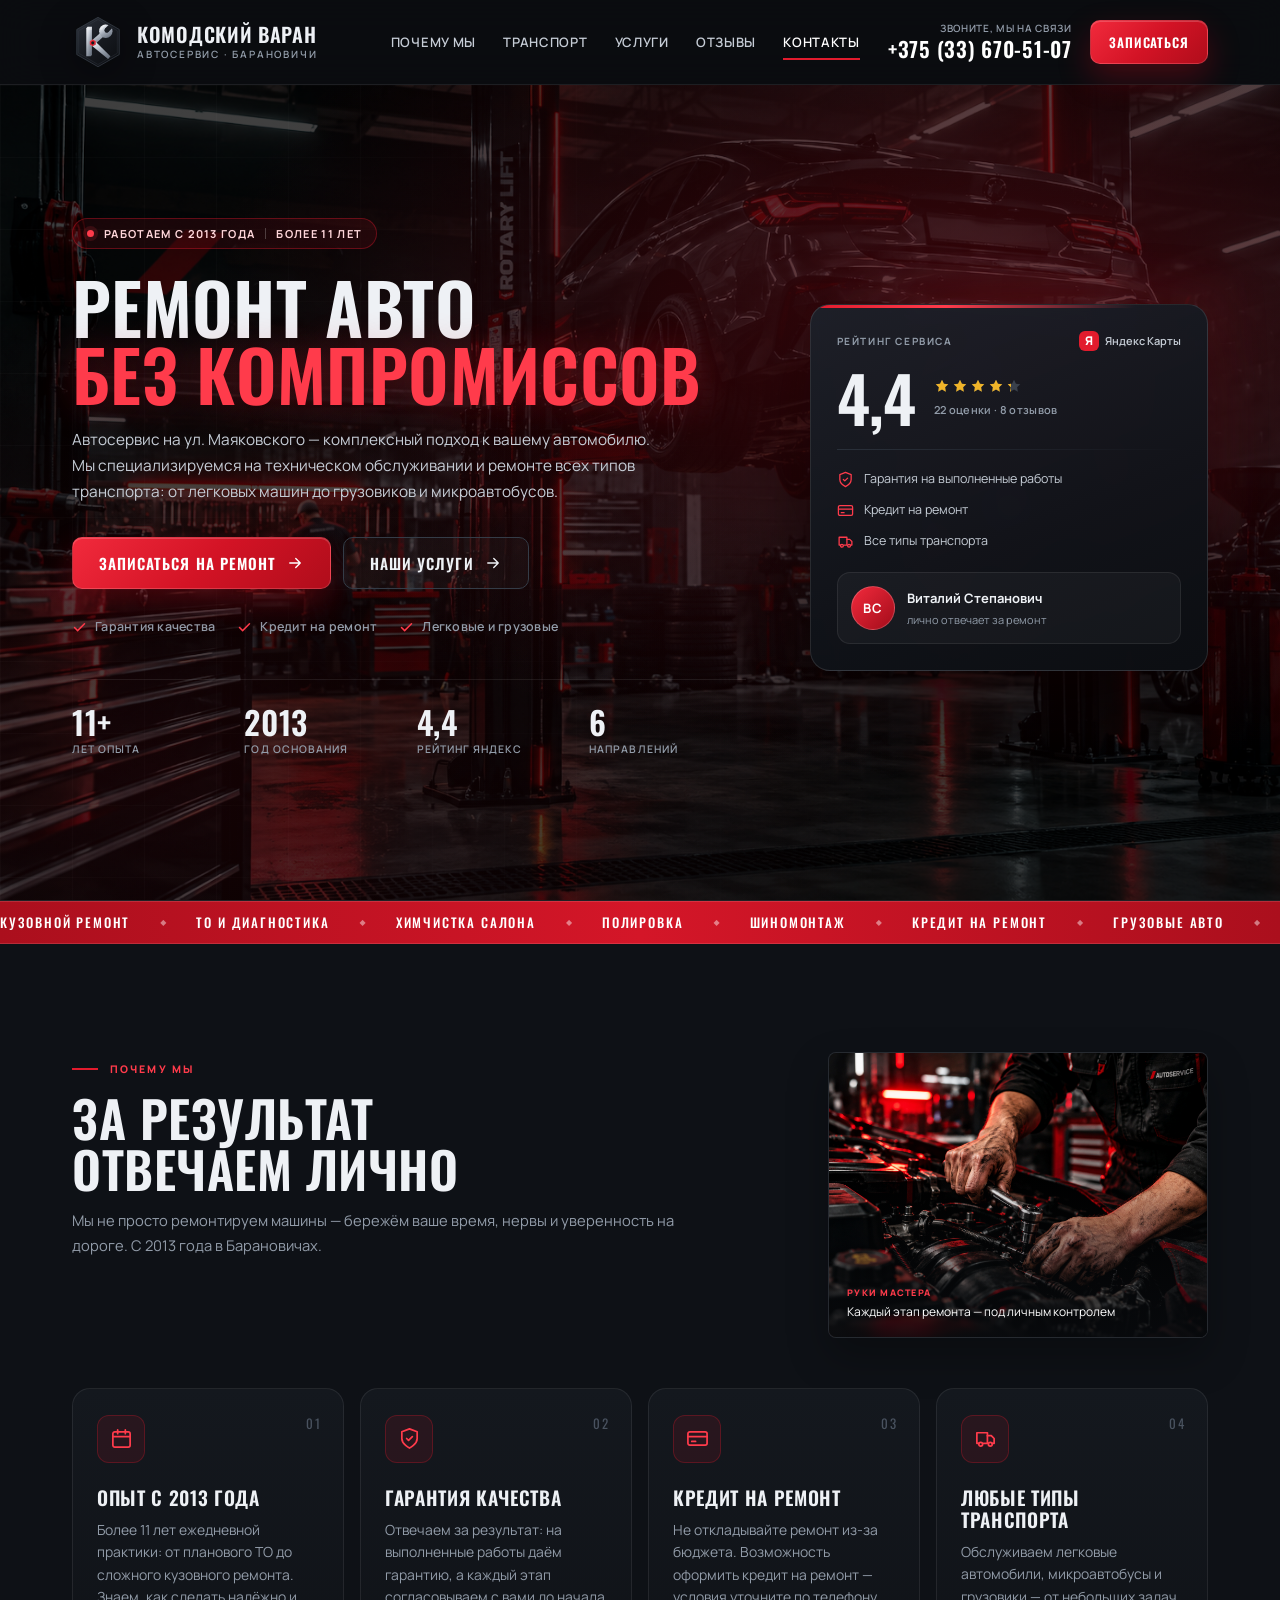
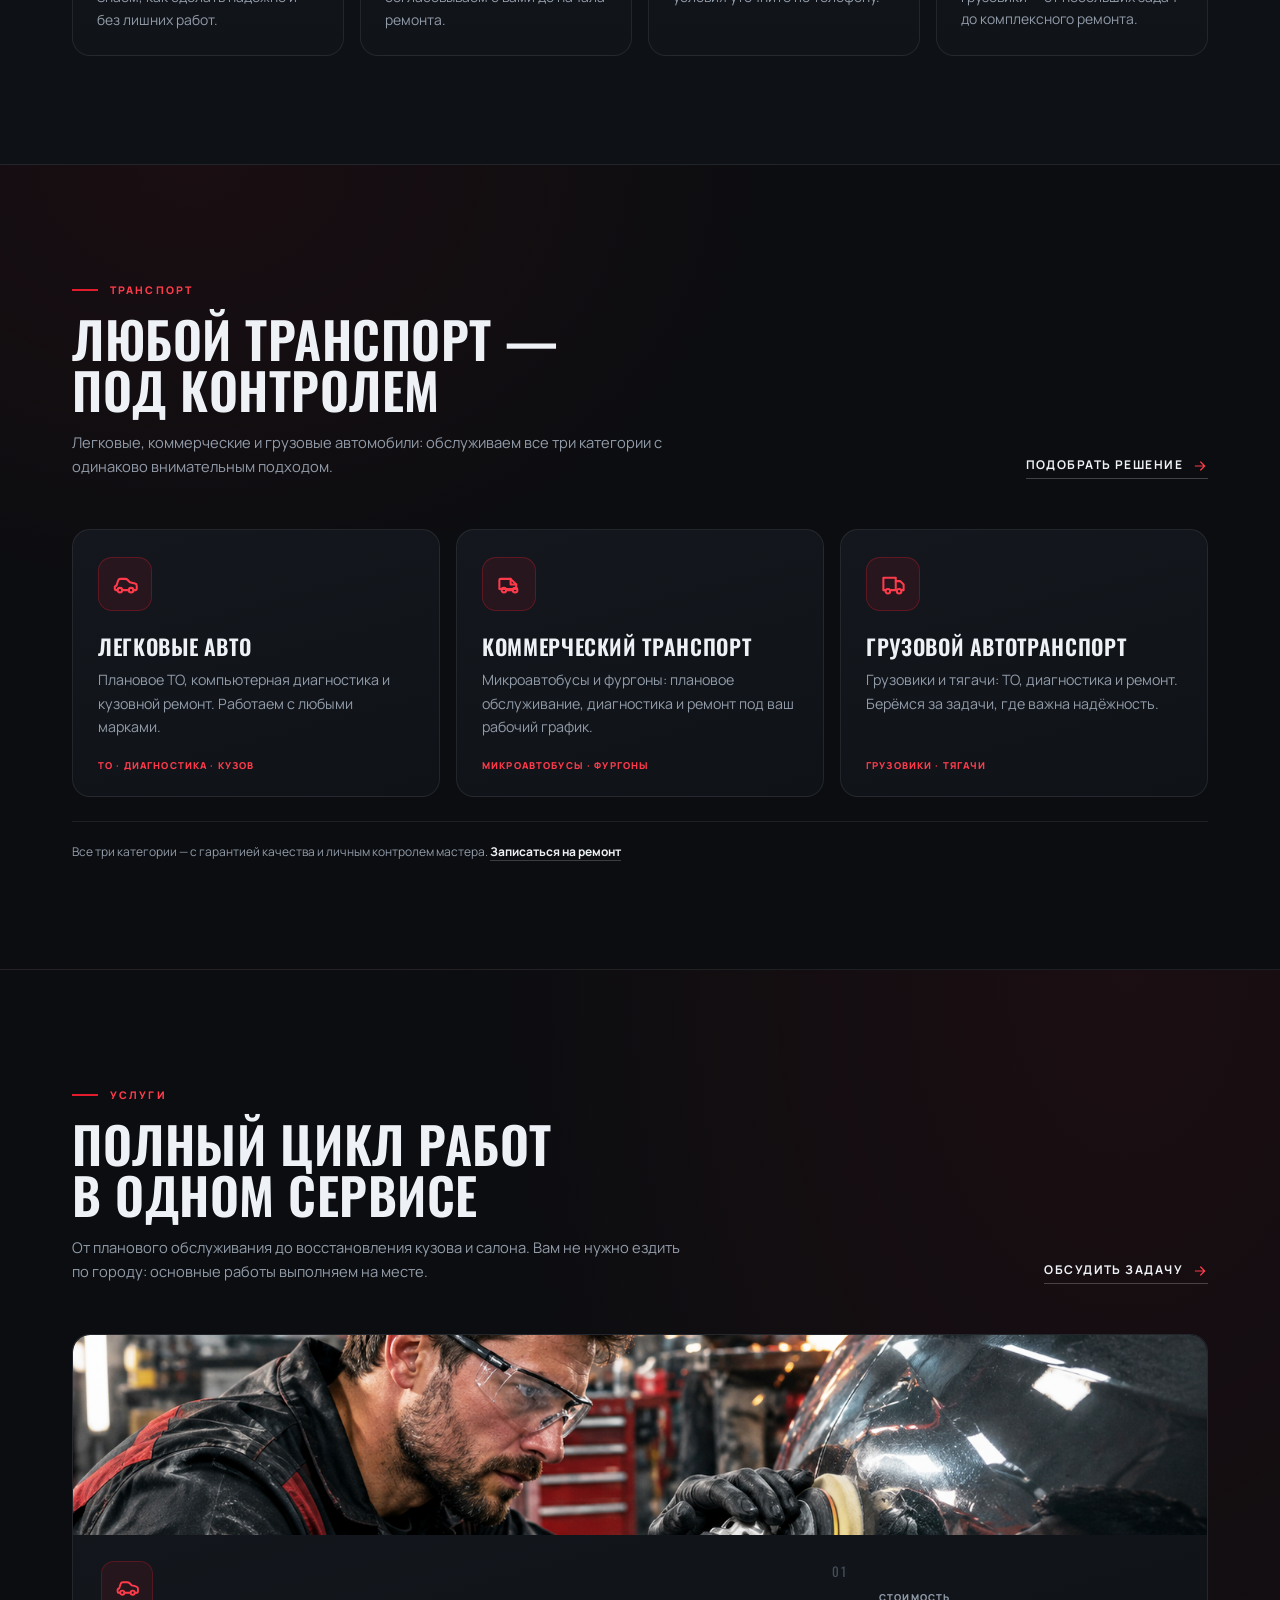
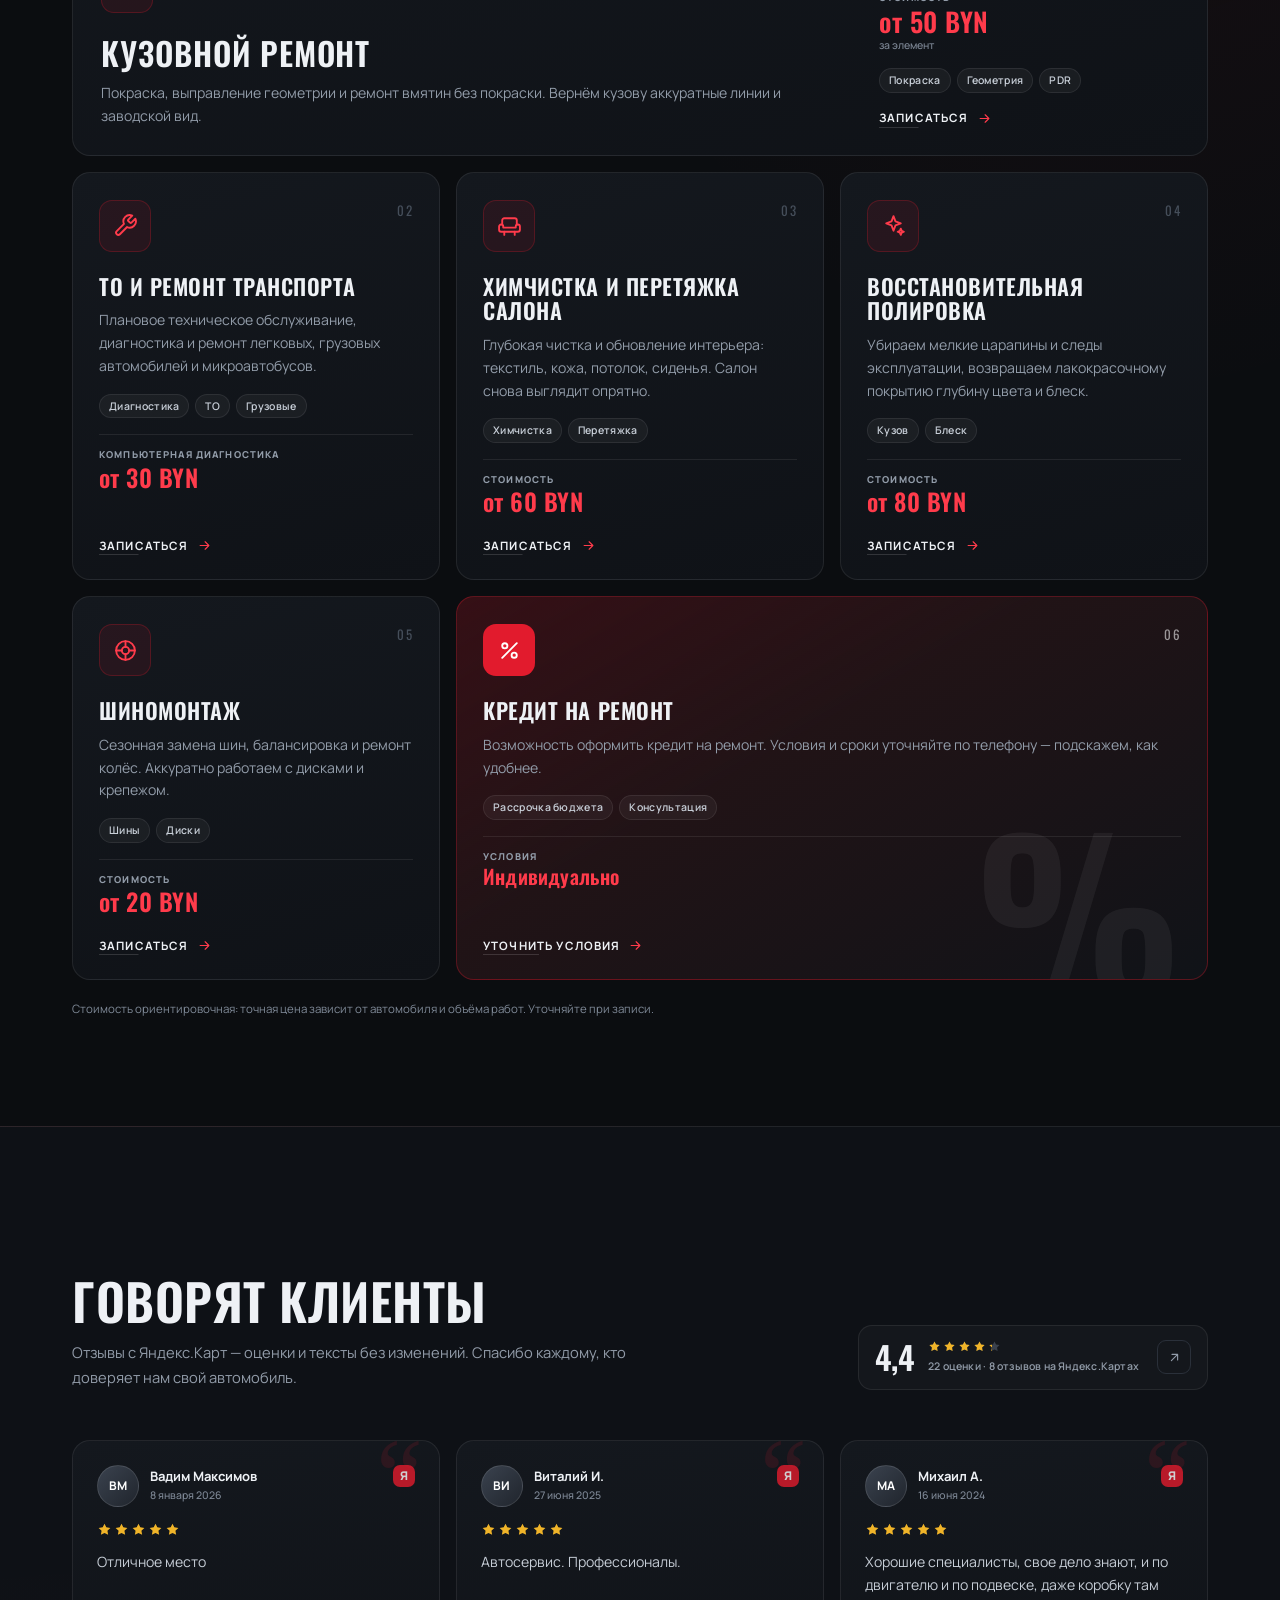
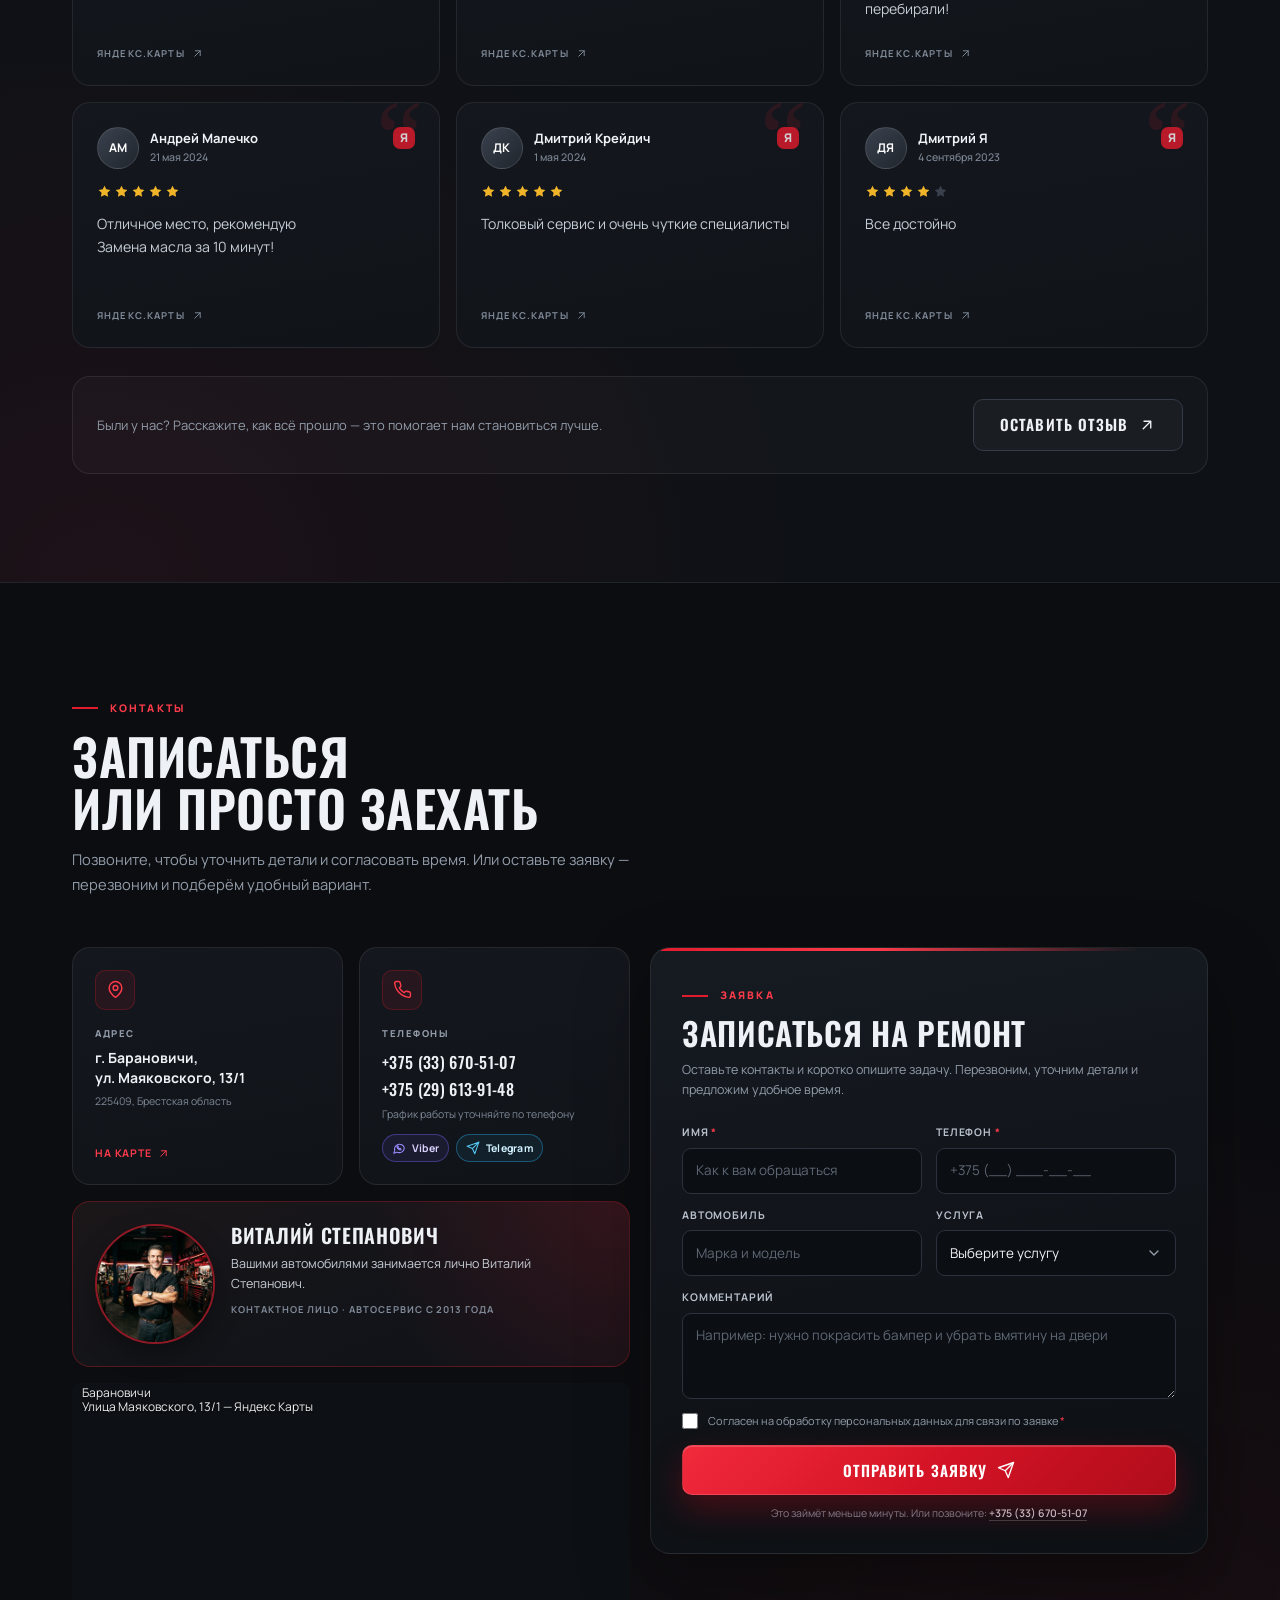
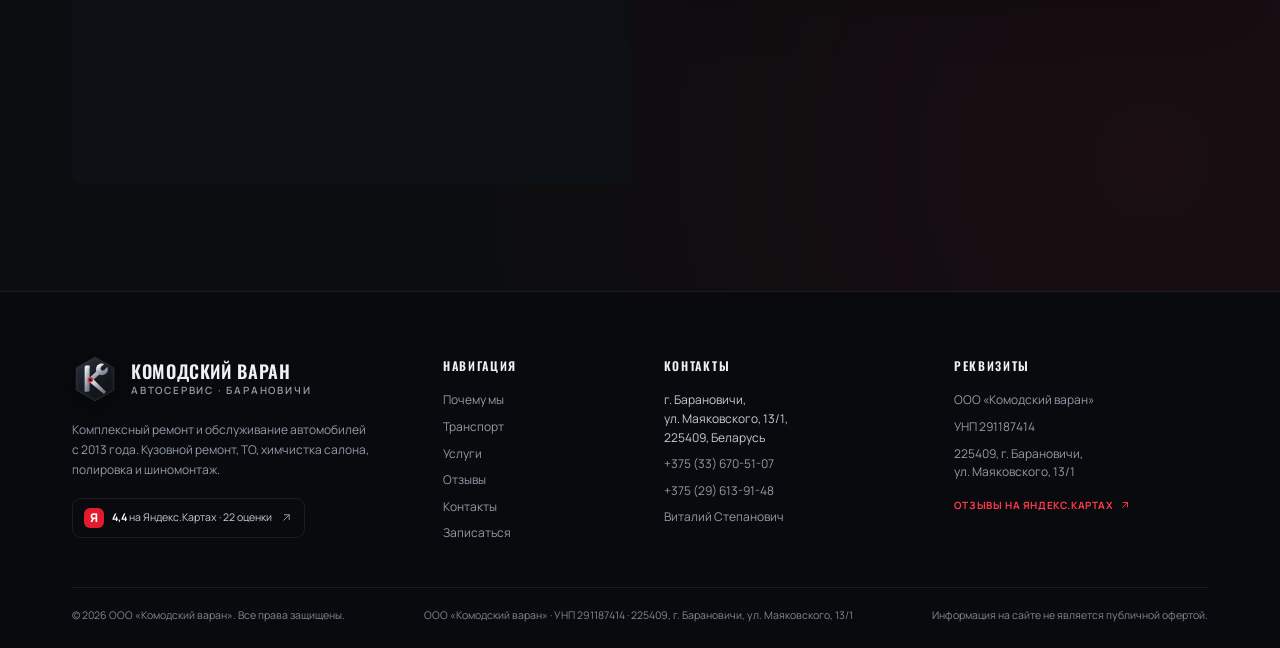
==== index.html @ 4bbe879e "Add files via upload" ====
<!DOCTYPE html>
<html lang="ru">
<head>
  <meta charset="UTF-8">
  <meta name="viewport" content="width=device-width, initial-scale=1.0">
  <meta name="theme-color" content="#0b0d10">
  <title>Автосервис «Комодский варан» в Барановичах — кузовной ремонт, ТО, шиномонтаж</title>
  <meta name="description" content="Автосервис «Комодский варан» на ул. Маяковского, 13/1 в Барановичах: кузовной ремонт, ТО и ремонт всех типов транспорта, химчистка салона, полировка, шиномонтаж и кредит на ремонт. Опыт с 2013 года. Тел. +375 (33) 670-51-07.">
  <meta property="og:type" content="website">
  <meta property="og:locale" content="ru_RU">
  <meta property="og:title" content="Автосервис «Комодский варан» — Барановичи">
  <meta property="og:description" content="Комплексный ремонт авто с 2013 года. Кузовной ремонт, ТО, химчистка салона, полировка, шиномонтаж. Личный контроль Виталия Степановича.">
  <meta property="og:image" content="logo.svg">
  <link rel="icon" type="image/svg+xml" href="logo.svg">
  <link rel="preconnect" href="https://fonts.googleapis.com">
  <link rel="preconnect" href="https://fonts.gstatic.com" crossorigin>
  <link rel="preload" as="image" href="1.jpg">
  <link href="https://fonts.googleapis.com/css2?family=Manrope:wght@400;500;600;700;800&family=Oswald:wght@500;600;700&display=swap" rel="stylesheet">
  <link rel="stylesheet" href="style.css">
  <script>document.documentElement.classList.add('js');</script>
  <script type="application/ld+json">
  {
    "@context": "https://schema.org",
    "@type": "AutoRepair",
    "name": "ООО «Комодский варан»",
    "description": "Комплексный ремонт и техническое обслуживание всех типов транспорта в Барановичах. Кузовной ремонт, химчистка и перетяжка салона, восстановительная полировка, шиномонтаж, кредит на ремонт.",
    "telephone": "+375336705107",
    "foundingDate": "2013",
    "address": {
      "@type": "PostalAddress",
      "streetAddress": "ул. Маяковского, 13/1",
      "addressLocality": "Барановичи",
      "postalCode": "225409",
      "addressCountry": "BY"
    },
    "aggregateRating": {
      "@type": "AggregateRating",
      "ratingValue": "4.4",
      "bestRating": "5",
      "ratingCount": "22"
    },
    "sameAs": ["https://yandex.by/maps/org/117862567707/reviews/"]
  }
  </script>
</head>
<body>
  <a class="skip-link" href="#main">Перейти к содержимому</a>

  <!-- SVG-спрайт иконок -->
  <svg class="svg-sprite" aria-hidden="true" focusable="false">
    <symbol id="i-arrow" viewBox="0 0 24 24"><path d="M5 12h14M13 6l6 6-6 6"/></symbol>
    <symbol id="i-arrow-up" viewBox="0 0 24 24"><path d="M12 19V5M6 11l6-6 6 6"/></symbol>
    <symbol id="i-arrow-up-right" viewBox="0 0 24 24"><path d="M7 17 17 7M8 7h9v9"/></symbol>
    <symbol id="i-phone" viewBox="0 0 24 24"><path d="M22 16.9v3a2 2 0 0 1-2.2 2 19.8 19.8 0 0 1-8.6-3.1 19.5 19.5 0 0 1-6-6A19.8 19.8 0 0 1 2.1 4.2 2 2 0 0 1 4.1 2h3a2 2 0 0 1 2 1.7c.1 1 .4 2 .7 2.9a2 2 0 0 1-.5 2.1L8 10a16 16 0 0 0 6 6l1.3-1.3a2 2 0 0 1 2.1-.5c.9.3 1.9.6 2.9.7a2 2 0 0 1 1.7 2Z"/></symbol>
    <symbol id="i-viber" viewBox="0 0 24 24"><path d="M21 11.5a8.4 8.4 0 0 1-9 8.4 9.1 9.1 0 0 1-3.8-.8L3 21l1.7-4.6A8.4 8.4 0 1 1 21 11.5Z"/><path d="M9 8.5c.3-.3.6-.3.9 0l1 1.2c.2.2.2.5 0 .8l-.5.6c.5 1 1.4 1.8 2.4 2.3l.6-.6c.2-.2.5-.2.7 0l1.2 1c.2.3.2.6 0 .8-.5.5-1.2.8-1.9.7-2.6-.4-4.6-2.4-5-5-.1-.7.2-1.4.7-1.8Z"/></symbol>
    <symbol id="i-calendar" viewBox="0 0 24 24"><rect x="3" y="5" width="18" height="16" rx="2"/><path d="M16 3v4M8 3v4M3 10h18"/></symbol>
    <symbol id="i-shield" viewBox="0 0 24 24"><path d="M12 22s8-4 8-10V5l-8-3-8 3v7c0 6 8 10 8 10Z"/><path d="m9 12 2 2 4-4"/></symbol>
    <symbol id="i-card" viewBox="0 0 24 24"><rect x="2" y="5" width="20" height="14" rx="2"/><path d="M2 10h20M6 15h4"/></symbol>
    <symbol id="i-truck" viewBox="0 0 24 24"><path d="M10 17h4V6H3v11h2"/><path d="M14 9h4l3 3v5h-2"/><circle cx="7" cy="18" r="2"/><circle cx="17" cy="18" r="2"/></symbol>
    <symbol id="i-car" viewBox="0 0 24 24"><path d="M19 17h2c.6 0 1-.4 1-1v-3c0-.9-.7-1.7-1.5-1.9C18.7 10.6 16 10 16 10s-1.3-1.4-2.2-2.3c-.6-.6-1.3-.7-2.1-.7H7.7C6.5 7 5.6 7.8 5.3 9L4 13c-1 0-1.5.6-1.5 1.5V16c0 .6.4 1 1 1h1"/><circle cx="7" cy="17" r="2"/><circle cx="17" cy="17" r="2"/><path d="M9 17h6"/></symbol>
    <symbol id="i-van" viewBox="0 0 24 24"><path d="M3 16V8a1 1 0 0 1 1-1h9l5 5v4H3Z"/><path d="M13 7v5h5M9 17h6"/><circle cx="7" cy="17" r="2"/><circle cx="17" cy="17" r="2"/></symbol>
    <symbol id="i-wrench" viewBox="0 0 24 24"><path d="M14.7 6.3a1 1 0 0 0 0 1.4l1.6 1.6a1 1 0 0 0 1.4 0l3.77-3.77a6 6 0 0 1-7.94 7.94l-6.91 6.91a2.12 2.12 0 0 1-3-3l6.91-6.91a6 6 0 0 1 7.94-7.94l-3.76 3.76Z"/></symbol>
    <symbol id="i-seat" viewBox="0 0 24 24"><path d="M5 11V7a2 2 0 0 1 2-2h10a2 2 0 0 1 2 2v4"/><path d="M4 11a2 2 0 0 0-2 2v3a2 2 0 0 0 2 2h16a2 2 0 0 0 2-2v-3a2 2 0 0 0-4 0v1H6v-1a2 2 0 0 0-2-2Z"/><path d="M7 18v3M17 18v3"/></symbol>
    <symbol id="i-sparkle" viewBox="0 0 24 24"><path d="M12 3l1.9 5.1L19 10l-5.1 1.9L12 17l-1.9-5.1L5 10l5.1-1.9L12 3Z"/><path d="M19 15l.9 2.1L22 18l-2.1.9L19 21l-.9-2.1L16 18l2.1-.9L19 15Z"/></symbol>
    <symbol id="i-tire" viewBox="0 0 24 24"><circle cx="12" cy="12" r="9"/><circle cx="12" cy="12" r="3.5"/><path d="M12 3v5.5M12 15.5V21M3 12h5.5M15.5 12H21"/></symbol>
    <symbol id="i-percent" viewBox="0 0 24 24"><path d="M19 5 5 19"/><circle cx="7.5" cy="7.5" r="2.5"/><circle cx="16.5" cy="16.5" r="2.5"/></symbol>
    <symbol id="i-check" viewBox="0 0 24 24"><path d="m20 6-11 11-5-5"/></symbol>
    <symbol id="i-check-circle" viewBox="0 0 24 24"><circle cx="12" cy="12" r="9"/><path d="m8 12 3 3 5-5"/></symbol>
    <symbol id="i-pin" viewBox="0 0 24 24"><path d="M20 10c0 6-8 12-8 12S4 16 4 10a8 8 0 1 1 16 0Z"/><circle cx="12" cy="10" r="3"/></symbol>
    <symbol id="i-user" viewBox="0 0 24 24"><circle cx="12" cy="8" r="4"/><path d="M4 21c0-4 4-6 8-6s8 2 8 6"/></symbol>
    <symbol id="i-doc" viewBox="0 0 24 24"><path d="M14 2H6a2 2 0 0 0-2 2v16a2 2 0 0 0 2 2h12a2 2 0 0 0 2-2V8Z"/><path d="M14 2v6h6M8 13h8M8 17h6"/></symbol>
    <symbol id="i-star" viewBox="0 0 24 24"><path d="m12 2.6 2.9 5.9 6.5.9-4.7 4.6 1.1 6.5-5.8-3.1-5.8 3.1 1.1-6.5L2.6 9.4l6.5-.9L12 2.6Z"/></symbol>
    <symbol id="i-send" viewBox="0 0 24 24"><path d="m22 2-7 20-4-9-9-4Z"/><path d="M22 2 11 13"/></symbol>
  </svg>

  <header class="site-header" id="site-header">
    <div class="container header__inner">
      <a class="brand" href="#top" aria-label="Комодский варан — на главную">
        <img class="brand__logo" src="logo.svg" alt="" width="52" height="52">
        <span class="brand__text">
          <span class="brand__name">Комодский варан</span>
          <span class="brand__sub">автосервис · Барановичи</span>
        </span>
      </a>

      <nav class="nav" id="primary-nav" aria-label="Основная навигация">
        <a class="nav__link" href="#why">Почему мы</a>
        <a class="nav__link" href="#transport">Транспорт</a>
        <a class="nav__link" href="#services">Услуги</a>
        <a class="nav__link" href="#reviews">Отзывы</a>
        <a class="nav__link" href="#contacts">Контакты</a>
        <div class="nav__mobile-extra">
          <a class="nav__phone" href="tel:+375336705107">+375 (33) 670-51-07</a>
          <a class="nav__phone nav__phone--second" href="tel:+375296139148">+375 (29) 613-91-48</a>
          <a class="btn btn--primary" href="#booking">Записаться на ремонт</a>
          <p class="nav__note">г. Барановичи, ул. Маяковского, 13/1<br><span>Работаем с 2013 года</span></p>
        </div>
      </nav>

      <div class="header__actions">
        <a class="header__phone" href="tel:+375336705107" aria-label="Позвонить: +375 (33) 670-51-07">
          <svg class="icon header__phone-icon" aria-hidden="true"><use href="#i-phone"></use></svg>
          <span class="header__phone-label">Звоните, мы на связи</span>
          <span class="header__phone-number">+375 (33) 670-51-07</span>
        </a>
        <a class="btn btn--primary btn--sm header__cta" href="#booking">Записаться</a>
        <button class="burger" type="button" aria-label="Открыть меню" aria-controls="primary-nav" aria-expanded="false">
          <span></span><span></span><span></span>
        </button>
      </div>
    </div>
  </header>

  <main id="main">
    <!-- Первый экран -->
    <section class="hero" id="top" aria-labelledby="hero-title">
      <div class="hero__grid" aria-hidden="true"></div>
      <div class="hero__glow" aria-hidden="true"></div>

      <div class="container hero__inner">
        <div class="hero__content">
          <span class="badge">
            <span class="badge__dot" aria-hidden="true"></span>
            Работаем с 2013 года
            <span class="badge__divider" aria-hidden="true"></span>
            более 11 лет
          </span>

          <h1 id="hero-title">
            Ремонт авто<br><span class="accent">без компромиссов</span>
          </h1>

          <p class="hero__lead">
            Автосервис на ул. Маяковского — комплексный подход к вашему автомобилю. Мы специализируемся на техническом обслуживании и ремонте всех типов транспорта: от легковых машин до грузовиков и микроавтобусов.
          </p>

          <div class="hero__actions">
            <a class="btn btn--primary btn--pulse" href="#booking">
              Записаться на ремонт
              <svg class="icon" aria-hidden="true"><use href="#i-arrow"></use></svg>
            </a>
            <a class="btn btn--ghost" href="#services">
              Наши услуги
              <svg class="icon" aria-hidden="true"><use href="#i-arrow"></use></svg>
            </a>
          </div>

          <ul class="hero__trust">
            <li><svg class="icon" aria-hidden="true"><use href="#i-check"></use></svg>Гарантия качества</li>
            <li><svg class="icon" aria-hidden="true"><use href="#i-check"></use></svg>Кредит на ремонт</li>
            <li><svg class="icon" aria-hidden="true"><use href="#i-check"></use></svg>Легковые и грузовые</li>
          </ul>

          <div class="hero__stats">
            <div class="stat">
              <span class="stat__value">11+</span>
              <span class="stat__label">лет опыта</span>
            </div>
            <div class="stat">
              <span class="stat__value">2013</span>
              <span class="stat__label">год основания</span>
            </div>
            <div class="stat">
              <span class="stat__value">4,4</span>
              <span class="stat__label">рейтинг Яндекс</span>
            </div>
            <div class="stat">
              <span class="stat__value">6</span>
              <span class="stat__label">направлений</span>
            </div>
          </div>
        </div>

        <aside class="hero__panel" aria-label="Кратко о сервисе">
          <div class="hero__card">
            <div class="hero__card-head">
              <span class="hero__card-kicker">Рейтинг сервиса</span>
              <span class="hero__source"><span class="ya-mark" aria-hidden="true">Я</span>Яндекс Карты</span>
            </div>

            <div class="hero__rating">
              <div class="hero__rating-value">4,4</div>
              <div class="hero__rating-info">
                <div class="stars stars--partial" style="--fill:88%" role="img" aria-label="Рейтинг 4,4 из 5">
                  <div class="stars__row">
                    <svg aria-hidden="true"><use href="#i-star"></use></svg><svg aria-hidden="true"><use href="#i-star"></use></svg><svg aria-hidden="true"><use href="#i-star"></use></svg><svg aria-hidden="true"><use href="#i-star"></use></svg><svg aria-hidden="true"><use href="#i-star"></use></svg>
                  </div>
                  <div class="stars__row stars__row--fill" aria-hidden="true">
                    <svg><use href="#i-star"></use></svg><svg><use href="#i-star"></use></svg><svg><use href="#i-star"></use></svg><svg><use href="#i-star"></use></svg><svg><use href="#i-star"></use></svg>
                  </div>
                </div>
                <span class="hero__rating-meta">22 оценки · 8 отзывов</span>
              </div>
            </div>

            <div class="hero__card-divider" aria-hidden="true"></div>

            <ul class="hero__list">
              <li><svg class="icon" aria-hidden="true"><use href="#i-shield"></use></svg>Гарантия на выполненные работы</li>
              <li><svg class="icon" aria-hidden="true"><use href="#i-card"></use></svg>Кредит на ремонт</li>
              <li><svg class="icon" aria-hidden="true"><use href="#i-truck"></use></svg>Все типы транспорта</li>
            </ul>

            <div class="hero__person">
              <span class="avatar avatar--red" aria-hidden="true">ВС</span>
              <span class="hero__person-text">
                <strong>Виталий Степанович</strong>
                <span>лично отвечает за ремонт</span>
              </span>
            </div>
          </div>
        </aside>
      </div>
    </section>

    <!-- Бегущая строка -->
    <div class="ticker" aria-hidden="true">
      <div class="ticker__track">
        <div class="ticker__group">
          <span>Кузовной ремонт</span><i>◆</i><span>ТО и диагностика</span><i>◆</i><span>Химчистка салона</span><i>◆</i><span>Полировка</span><i>◆</i><span>Шиномонтаж</span><i>◆</i><span>Кредит на ремонт</span><i>◆</i><span>Грузовые авто</span><i>◆</i><span>Микроавтобусы</span><i>◆</i>
        </div>
        <div class="ticker__group">
          <span>Кузовной ремонт</span><i>◆</i><span>ТО и диагностика</span><i>◆</i><span>Химчистка салона</span><i>◆</i><span>Полировка</span><i>◆</i><span>Шиномонтаж</span><i>◆</i><span>Кредит на ремонт</span><i>◆</i><span>Грузовые авто</span><i>◆</i><span>Микроавтобусы</span><i>◆</i>
        </div>
      </div>
    </div>

    <!-- Почему мы -->
    <section class="section section--why" id="why" aria-labelledby="why-title">
      <div class="container">
        <div class="section-head">
          <div class="section-head__main">
            <span class="eyebrow reveal">Почему мы</span>
            <h2 class="reveal" id="why-title" style="--delay:60ms">За результат<br>отвечаем лично</h2>
            <p class="reveal" style="--delay:120ms">Мы не просто ремонтируем машины — бережём ваше время, нервы и уверенность на дороге. С 2013 года в Барановичах.</p>
          </div>
          <figure class="why-photo reveal" style="--delay:180ms">
            <img src="2.jpg" alt="Мастер автосервиса за работой" width="1448" height="1086" loading="lazy" decoding="async">
            <figcaption><span>Руки мастера</span>Каждый этап ремонта — под личным контролем</figcaption>
          </figure>
        </div>

        <div class="why-grid">
          <article class="why-card reveal" style="--delay:40ms">
            <span class="why-card__num" aria-hidden="true">01</span>
            <span class="why-card__icon"><svg class="icon" aria-hidden="true"><use href="#i-calendar"></use></svg></span>
            <h3>Опыт с 2013 года</h3>
            <p>Более 11 лет ежедневной практики: от планового ТО до сложного кузовного ремонта. Знаем, как сделать надёжно и без лишних работ.</p>
          </article>

          <article class="why-card reveal" style="--delay:100ms">
            <span class="why-card__num" aria-hidden="true">02</span>
            <span class="why-card__icon"><svg class="icon" aria-hidden="true"><use href="#i-shield"></use></svg></span>
            <h3>Гарантия качества</h3>
            <p>Отвечаем за результат: на выполненные работы даём гарантию, а каждый этап согласовываем с вами до начала ремонта.</p>
          </article>

          <article class="why-card reveal" style="--delay:160ms">
            <span class="why-card__num" aria-hidden="true">03</span>
            <span class="why-card__icon"><svg class="icon" aria-hidden="true"><use href="#i-card"></use></svg></span>
            <h3>Кредит на ремонт</h3>
            <p>Не откладывайте ремонт из-за бюджета. Возможность оформить кредит на ремонт — условия уточните по телефону.</p>
          </article>

          <article class="why-card reveal" style="--delay:220ms">
            <span class="why-card__num" aria-hidden="true">04</span>
            <span class="why-card__icon"><svg class="icon" aria-hidden="true"><use href="#i-truck"></use></svg></span>
            <h3>Любые типы транспорта</h3>
            <p>Обслуживаем легковые автомобили, микроавтобусы и грузовики — от небольших задач до комплексного ремонта.</p>
          </article>
        </div>
      </div>
    </section>


    <!-- Сегментация по транспорту -->
    <section class="section section--transport" id="transport" aria-labelledby="transport-title">
      <div class="container">
        <div class="section-head">
          <div class="section-head__main">
            <span class="eyebrow reveal">Транспорт</span>
            <h2 class="reveal" id="transport-title" style="--delay:60ms">Любой транспорт —<br>под контролем</h2>
            <p class="reveal" style="--delay:120ms">Легковые, коммерческие и грузовые автомобили: обслуживаем все три категории с одинаково внимательным подходом.</p>
          </div>
          <a class="section-link reveal" href="#booking" style="--delay:180ms">
            Подобрать решение
            <svg class="icon" aria-hidden="true"><use href="#i-arrow"></use></svg>
          </a>
        </div>

        <div class="transport-grid">
          <article class="transport-card reveal" style="--delay:40ms">
            <span class="transport-card__icon"><svg class="icon" aria-hidden="true"><use href="#i-car"></use></svg></span>
            <h3>Легковые авто</h3>
            <p>Плановое ТО, компьютерная диагностика и кузовной ремонт. Работаем с любыми марками.</p>
            <span class="transport-card__tag">ТО · диагностика · кузов</span>
          </article>

          <article class="transport-card reveal" style="--delay:100ms">
            <span class="transport-card__icon"><svg class="icon" aria-hidden="true"><use href="#i-van"></use></svg></span>
            <h3>Коммерческий транспорт</h3>
            <p>Микроавтобусы и фургоны: плановое обслуживание, диагностика и ремонт под ваш рабочий график.</p>
            <span class="transport-card__tag">микроавтобусы · фургоны</span>
          </article>

          <article class="transport-card reveal" style="--delay:160ms">
            <span class="transport-card__icon"><svg class="icon" aria-hidden="true"><use href="#i-truck"></use></svg></span>
            <h3>Грузовой автотранспорт</h3>
            <p>Грузовики и тягачи: ТО, диагностика и ремонт. Берёмся за задачи, где важна надёжность.</p>
            <span class="transport-card__tag">грузовики · тягачи</span>
          </article>
        </div>

        <p class="transport-note reveal">Все три категории — с гарантией качества и личным контролем мастера. <a href="#booking">Записаться на ремонт</a></p>
      </div>
    </section>

    <!-- Услуги -->
    <section class="section section--services" id="services" aria-labelledby="services-title">
      <div class="container">
        <div class="section-head">
          <div class="section-head__main">
            <span class="eyebrow reveal">Услуги</span>
            <h2 class="reveal" id="services-title" style="--delay:60ms">Полный цикл работ<br>в одном сервисе</h2>
            <p class="reveal" style="--delay:120ms">От планового обслуживания до восстановления кузова и салона. Вам не нужно ездить по городу: основные работы выполняем на месте.</p>
          </div>
          <a class="section-link reveal" href="#booking" style="--delay:180ms">
            Обсудить задачу
            <svg class="icon" aria-hidden="true"><use href="#i-arrow"></use></svg>
          </a>
        </div>

        <div class="services-grid">
          <article class="service-card service-card--featured reveal" style="--delay:40ms">
            <div class="service-card__media">
              <img src="3.jpg" alt="Кузовной ремонт — мастер работает с кузовом автомобиля" width="1448" height="1086" loading="lazy" decoding="async">
            </div>
            <div class="service-card__body">
              <div class="service-card__main">
                <div class="service-card__top">
                  <span class="service-card__icon"><svg class="icon" aria-hidden="true"><use href="#i-car"></use></svg></span>
                  <span class="service-card__index" aria-hidden="true">01</span>
                </div>
                <h3>Кузовной ремонт</h3>
                <p>Покраска, выправление геометрии и ремонт вмятин без покраски. Вернём кузову аккуратные линии и заводской вид.</p>
              </div>
              <div class="service-card__aside">
                <div class="service-card__price">
                  <span class="service-card__price-label">Стоимость</span>
                  <strong>от 50 BYN</strong>
                  <small>за элемент</small>
                </div>
                <div class="tags">
                  <span class="tag">Покраска</span>
                  <span class="tag">Геометрия</span>
                  <span class="tag">PDR</span>
                </div>
                <a class="service-card__link" href="#booking" data-service="Кузовной ремонт">Записаться <svg class="icon" aria-hidden="true"><use href="#i-arrow"></use></svg></a>
              </div>
            </div>
          </article>

          <article class="service-card reveal" style="--delay:90ms">
            <div class="service-card__top">
              <span class="service-card__icon"><svg class="icon" aria-hidden="true"><use href="#i-wrench"></use></svg></span>
              <span class="service-card__index" aria-hidden="true">02</span>
            </div>
            <h3>ТО и ремонт транспорта</h3>
            <p>Плановое техническое обслуживание, диагностика и ремонт легковых, грузовых автомобилей и микроавтобусов.</p>
            <div class="tags">
              <span class="tag">Диагностика</span>
              <span class="tag">ТО</span>
              <span class="tag">Грузовые</span>
            </div>
            <div class="service-card__price">
              <span class="service-card__price-label">Компьютерная диагностика</span>
              <strong>от 30 BYN</strong>
            </div>
            <a class="service-card__link" href="#booking" data-service="ТО и ремонт">Записаться <svg class="icon" aria-hidden="true"><use href="#i-arrow"></use></svg></a>
          </article>

          <article class="service-card reveal" style="--delay:140ms">
            <div class="service-card__top">
              <span class="service-card__icon"><svg class="icon" aria-hidden="true"><use href="#i-seat"></use></svg></span>
              <span class="service-card__index" aria-hidden="true">03</span>
            </div>
            <h3>Химчистка и перетяжка салона</h3>
            <p>Глубокая чистка и обновление интерьера: текстиль, кожа, потолок, сиденья. Салон снова выглядит опрятно.</p>
            <div class="tags">
              <span class="tag">Химчистка</span>
              <span class="tag">Перетяжка</span>
            </div>
            <div class="service-card__price">
              <span class="service-card__price-label">Стоимость</span>
              <strong>от 60 BYN</strong>
            </div>
            <a class="service-card__link" href="#booking" data-service="Химчистка и перетяжка салона">Записаться <svg class="icon" aria-hidden="true"><use href="#i-arrow"></use></svg></a>
          </article>

          <article class="service-card reveal" style="--delay:40ms">
            <div class="service-card__top">
              <span class="service-card__icon"><svg class="icon" aria-hidden="true"><use href="#i-sparkle"></use></svg></span>
              <span class="service-card__index" aria-hidden="true">04</span>
            </div>
            <h3>Восстановительная полировка</h3>
            <p>Убираем мелкие царапины и следы эксплуатации, возвращаем лакокрасочному покрытию глубину цвета и блеск.</p>
            <div class="tags">
              <span class="tag">Кузов</span>
              <span class="tag">Блеск</span>
            </div>
            <div class="service-card__price">
              <span class="service-card__price-label">Стоимость</span>
              <strong>от 80 BYN</strong>
            </div>
            <a class="service-card__link" href="#booking" data-service="Восстановительная полировка">Записаться <svg class="icon" aria-hidden="true"><use href="#i-arrow"></use></svg></a>
          </article>

          <article class="service-card reveal" style="--delay:90ms">
            <div class="service-card__top">
              <span class="service-card__icon"><svg class="icon" aria-hidden="true"><use href="#i-tire"></use></svg></span>
              <span class="service-card__index" aria-hidden="true">05</span>
            </div>
            <h3>Шиномонтаж</h3>
            <p>Сезонная замена шин, балансировка и ремонт колёс. Аккуратно работаем с дисками и крепежом.</p>
            <div class="tags">
              <span class="tag">Шины</span>
              <span class="tag">Диски</span>
            </div>
            <div class="service-card__price">
              <span class="service-card__price-label">Стоимость</span>
              <strong>от 20 BYN</strong>
            </div>
            <a class="service-card__link" href="#booking" data-service="Шиномонтаж">Записаться <svg class="icon" aria-hidden="true"><use href="#i-arrow"></use></svg></a>
          </article>

          <article class="service-card service-card--credit reveal" style="--delay:140ms">
            <div class="service-card__top">
              <span class="service-card__icon"><svg class="icon" aria-hidden="true"><use href="#i-percent"></use></svg></span>
              <span class="service-card__index" aria-hidden="true">06</span>
            </div>
            <h3>Кредит на ремонт</h3>
            <p>Возможность оформить кредит на ремонт. Условия и сроки уточняйте по телефону — подскажем, как удобнее.</p>
            <div class="tags">
              <span class="tag">Рассрочка бюджета</span>
              <span class="tag">Консультация</span>
            </div>
            <div class="service-card__price service-card__price--text">
              <span class="service-card__price-label">Условия</span>
              <strong>Индивидуально</strong>
            </div>
            <a class="service-card__link" href="#booking" data-service="Кредит на ремонт">Уточнить условия <svg class="icon" aria-hidden="true"><use href="#i-arrow"></use></svg></a>
          </article>
        </div>
        <p class="services-note reveal">Стоимость ориентировочная: точная цена зависит от автомобиля и объёма работ. Уточняйте при записи.</p>
      </div>
    </section>

    <!-- Отзывы -->
    <section class="section section--reviews" id="reviews" aria-labelledby="reviews-title">
      <div class="container">
        <div class="section-head">
          <div class="section-head__main">
            <span class="eyebrow reveal">Отзывы</span>
            <h2 class="reveal" id="reviews-title" style="--delay:60ms">Говорят клиенты</h2>
            <p class="reveal" style="--delay:120ms">Отзывы с Яндекс.Карт — оценки и тексты без изменений. Спасибо каждому, кто доверяет нам свой автомобиль.</p>
          </div>
          <div class="rating-summary reveal" style="--delay:180ms">
            <div class="rating-summary__value">4,4</div>
            <div class="rating-summary__info">
              <div class="stars stars--partial" style="--fill:88%" role="img" aria-label="Рейтинг 4,4 из 5">
                <div class="stars__row">
                  <svg aria-hidden="true"><use href="#i-star"></use></svg><svg aria-hidden="true"><use href="#i-star"></use></svg><svg aria-hidden="true"><use href="#i-star"></use></svg><svg aria-hidden="true"><use href="#i-star"></use></svg><svg aria-hidden="true"><use href="#i-star"></use></svg>
                </div>
                <div class="stars__row stars__row--fill" aria-hidden="true">
                  <svg><use href="#i-star"></use></svg><svg><use href="#i-star"></use></svg><svg><use href="#i-star"></use></svg><svg><use href="#i-star"></use></svg><svg><use href="#i-star"></use></svg>
                </div>
              </div>
              <span>22 оценки · 8 отзывов на Яндекс.Картах</span>
            </div>
            <a class="rating-summary__link" href="https://yandex.by/maps/org/117862567707/reviews/" target="_blank" rel="noopener noreferrer" aria-label="Все отзывы на Яндекс.Картах">
              <svg class="icon" aria-hidden="true"><use href="#i-arrow-up-right"></use></svg>
            </a>
          </div>
        </div>

        <!-- Отзывы: данные из reviews.json, собраны скриптом parse_reviews.py -->
        <div class="reviews-grid">
          <article class="review-card reveal" style="--delay:40ms">
            <div class="review-card__top">
              <div class="review-card__person">
                <span class="avatar" aria-hidden="true">ВМ</span>
                <div>
                  <strong>Вадим Максимов</strong>
                  <time datetime="2026-01-08">8 января 2026</time>
                </div>
              </div>
              <span class="ya-mark" aria-hidden="true">Я</span>
            </div>
            <div class="stars" role="img" aria-label="Оценка 5 из 5">
              <svg aria-hidden="true"><use href="#i-star"></use></svg><svg aria-hidden="true"><use href="#i-star"></use></svg><svg aria-hidden="true"><use href="#i-star"></use></svg><svg aria-hidden="true"><use href="#i-star"></use></svg><svg aria-hidden="true"><use href="#i-star"></use></svg>
            </div>
            <p class="review-card__text">Отличное место</p>
            <div class="review-card__source">Яндекс.Карты <a href="https://yandex.by/maps/org/117862567707/reviews/" target="_blank" rel="noopener noreferrer" aria-label="Открыть отзывы на Яндекс.Картах"><svg class="icon" aria-hidden="true"><use href="#i-arrow-up-right"></use></svg></a></div>
          </article>

          <article class="review-card reveal" style="--delay:90ms">
            <div class="review-card__top">
              <div class="review-card__person">
                <span class="avatar" aria-hidden="true">ВИ</span>
                <div>
                  <strong>Виталий И.</strong>
                  <time datetime="2025-06-27">27 июня 2025</time>
                </div>
              </div>
              <span class="ya-mark" aria-hidden="true">Я</span>
            </div>
            <div class="stars" role="img" aria-label="Оценка 5 из 5">
              <svg aria-hidden="true"><use href="#i-star"></use></svg><svg aria-hidden="true"><use href="#i-star"></use></svg><svg aria-hidden="true"><use href="#i-star"></use></svg><svg aria-hidden="true"><use href="#i-star"></use></svg><svg aria-hidden="true"><use href="#i-star"></use></svg>
            </div>
            <p class="review-card__text">Автосервис. Профессионалы.</p>
            <div class="review-card__source">Яндекс.Карты <a href="https://yandex.by/maps/org/117862567707/reviews/" target="_blank" rel="noopener noreferrer" aria-label="Открыть отзывы на Яндекс.Картах"><svg class="icon" aria-hidden="true"><use href="#i-arrow-up-right"></use></svg></a></div>
          </article>

          <article class="review-card reveal" style="--delay:140ms">
            <div class="review-card__top">
              <div class="review-card__person">
                <span class="avatar" aria-hidden="true">МА</span>
                <div>
                  <strong>Михаил А.</strong>
                  <time datetime="2024-06-16">16 июня 2024</time>
                </div>
              </div>
              <span class="ya-mark" aria-hidden="true">Я</span>
            </div>
            <div class="stars" role="img" aria-label="Оценка 5 из 5">
              <svg aria-hidden="true"><use href="#i-star"></use></svg><svg aria-hidden="true"><use href="#i-star"></use></svg><svg aria-hidden="true"><use href="#i-star"></use></svg><svg aria-hidden="true"><use href="#i-star"></use></svg><svg aria-hidden="true"><use href="#i-star"></use></svg>
            </div>
            <p class="review-card__text">Хорошие специалисты, свое дело знают, и по двигателю и по подвеске, даже коробку там перебирали!</p>
            <div class="review-card__source">Яндекс.Карты <a href="https://yandex.by/maps/org/117862567707/reviews/" target="_blank" rel="noopener noreferrer" aria-label="Открыть отзывы на Яндекс.Картах"><svg class="icon" aria-hidden="true"><use href="#i-arrow-up-right"></use></svg></a></div>
          </article>

          <article class="review-card reveal" style="--delay:40ms">
            <div class="review-card__top">
              <div class="review-card__person">
                <span class="avatar" aria-hidden="true">АМ</span>
                <div>
                  <strong>Андрей Малечко</strong>
                  <time datetime="2024-05-21">21 мая 2024</time>
                </div>
              </div>
              <span class="ya-mark" aria-hidden="true">Я</span>
            </div>
            <div class="stars" role="img" aria-label="Оценка 5 из 5">
              <svg aria-hidden="true"><use href="#i-star"></use></svg><svg aria-hidden="true"><use href="#i-star"></use></svg><svg aria-hidden="true"><use href="#i-star"></use></svg><svg aria-hidden="true"><use href="#i-star"></use></svg><svg aria-hidden="true"><use href="#i-star"></use></svg>
            </div>
            <p class="review-card__text">Отличное место, рекомендую<br>Замена масла за 10 минут!</p>
            <div class="review-card__source">Яндекс.Карты <a href="https://yandex.by/maps/org/117862567707/reviews/" target="_blank" rel="noopener noreferrer" aria-label="Открыть отзывы на Яндекс.Картах"><svg class="icon" aria-hidden="true"><use href="#i-arrow-up-right"></use></svg></a></div>
          </article>

          <article class="review-card reveal" style="--delay:90ms">
            <div class="review-card__top">
              <div class="review-card__person">
                <span class="avatar" aria-hidden="true">ДК</span>
                <div>
                  <strong>Дмитрий Крейдич</strong>
                  <time datetime="2024-05-01">1 мая 2024</time>
                </div>
              </div>
              <span class="ya-mark" aria-hidden="true">Я</span>
            </div>
            <div class="stars" role="img" aria-label="Оценка 5 из 5">
              <svg aria-hidden="true"><use href="#i-star"></use></svg><svg aria-hidden="true"><use href="#i-star"></use></svg><svg aria-hidden="true"><use href="#i-star"></use></svg><svg aria-hidden="true"><use href="#i-star"></use></svg><svg aria-hidden="true"><use href="#i-star"></use></svg>
            </div>
            <p class="review-card__text">Толковый сервис и очень чуткие специалисты</p>
            <div class="review-card__source">Яндекс.Карты <a href="https://yandex.by/maps/org/117862567707/reviews/" target="_blank" rel="noopener noreferrer" aria-label="Открыть отзывы на Яндекс.Картах"><svg class="icon" aria-hidden="true"><use href="#i-arrow-up-right"></use></svg></a></div>
          </article>

          <article class="review-card reveal" style="--delay:140ms">
            <div class="review-card__top">
              <div class="review-card__person">
                <span class="avatar" aria-hidden="true">ДЯ</span>
                <div>
                  <strong>Дмитрий Я</strong>
                  <time datetime="2023-09-04">4 сентября 2023</time>
                </div>
              </div>
              <span class="ya-mark" aria-hidden="true">Я</span>
            </div>
            <div class="stars" role="img" aria-label="Оценка 4 из 5">
              <svg aria-hidden="true"><use href="#i-star"></use></svg><svg aria-hidden="true"><use href="#i-star"></use></svg><svg aria-hidden="true"><use href="#i-star"></use></svg><svg aria-hidden="true"><use href="#i-star"></use></svg><svg class="is-empty" aria-hidden="true"><use href="#i-star"></use></svg>
            </div>
            <p class="review-card__text">Все достойно</p>
            <div class="review-card__source">Яндекс.Карты <a href="https://yandex.by/maps/org/117862567707/reviews/" target="_blank" rel="noopener noreferrer" aria-label="Открыть отзывы на Яндекс.Картах"><svg class="icon" aria-hidden="true"><use href="#i-arrow-up-right"></use></svg></a></div>
          </article>
        </div>

        <div class="reviews-footer reveal">
          <p>Были у нас? Расскажите, как всё прошло — это помогает нам становиться лучше.</p>
          <a class="btn btn--ghost" href="https://yandex.by/maps/org/117862567707/reviews/" target="_blank" rel="noopener noreferrer">
            Оставить отзыв
            <svg class="icon" aria-hidden="true"><use href="#i-arrow-up-right"></use></svg>
          </a>
        </div>
      </div>
    </section>

    <!-- Контакты -->
    <section class="section section--contacts" id="contacts" aria-labelledby="contacts-title">
      <div class="container">
        <div class="section-head">
          <div class="section-head__main">
            <span class="eyebrow reveal">Контакты</span>
            <h2 class="reveal" id="contacts-title" style="--delay:60ms">Записаться<br>или просто заехать</h2>
            <p class="reveal" style="--delay:120ms">Позвоните, чтобы уточнить детали и согласовать время. Или оставьте заявку — перезвоним и подберём удобный вариант.</p>
          </div>
        </div>

        <div class="contacts-grid">
          <div class="contacts-left">
            <div class="contact-cards">
              <div class="contact-card reveal" style="--delay:40ms">
                <span class="contact-card__icon"><svg class="icon" aria-hidden="true"><use href="#i-pin"></use></svg></span>
                <h3>Адрес</h3>
                <p class="contact-card__strong">г. Барановичи,<br>ул. Маяковского, 13/1</p>
                <p class="contact-card__muted">225409, Брестская область</p>
                <a class="contact-card__link" href="https://yandex.by/maps/org/117862567707/" target="_blank" rel="noopener noreferrer">На карте <svg class="icon" aria-hidden="true"><use href="#i-arrow-up-right"></use></svg></a>
              </div>

              <div class="contact-card reveal" style="--delay:100ms">
                <span class="contact-card__icon"><svg class="icon" aria-hidden="true"><use href="#i-phone"></use></svg></span>
                <h3>Телефоны</h3>
                <a class="contact-card__phone" href="tel:+375336705107">+375 (33) 670-51-07</a>
                <a class="contact-card__phone" href="tel:+375296139148">+375 (29) 613-91-48</a>
                <p class="contact-card__muted">График работы уточняйте по телефону</p>
                <div class="contact-card__messengers">
                  <a class="messenger-link messenger-link--viber" href="viber://chat?number=%2B375296139148">
                    <svg class="icon" aria-hidden="true"><use href="#i-viber"></use></svg>
                    <span>Viber</span>
                  </a>
                  <a class="messenger-link messenger-link--telegram" href="https://t.me/komod_varan_bot" target="_blank" rel="noopener noreferrer">
                    <svg class="icon" aria-hidden="true"><use href="#i-send"></use></svg>
                    <span>Telegram</span>
                  </a>
                </div>
              </div>
            </div>

            <div class="person-card reveal" style="--delay:140ms">
              <img class="person-card__photo" src="4.jpg" alt="Виталий Степанович — контактное лицо автосервиса «Комодский варан»" width="120" height="120" loading="lazy" decoding="async">
              <div>
                <h3>Виталий Степанович</h3>
                <p>Вашими автомобилями занимается лично Виталий Степанович.</p>
                <span class="person-card__meta">Контактное лицо · автосервис с 2013 года</span>
              </div>
            </div>

            <div class="map-embed reveal" style="--delay:180ms; position:relative; overflow:hidden;">
              <a href="https://yandex.by/maps/21015/baranavichy/?utm_medium=mapframe&amp;utm_source=maps" style="color:#eee;font-size:12px;position:absolute;top:0px;">Барановичи</a>
              <a href="https://yandex.by/maps/21015/baranavichy/house/Zk8YdgZmSUQOQFtpfX1zdn1hYw==/?ll=26.016019%2C53.127127&amp;source=serp_navig&amp;utm_medium=mapframe&amp;utm_source=maps&amp;z=16.52" style="color:#eee;font-size:12px;position:absolute;top:14px;">Улица Маяковского, 13/1 — Яндекс Карты</a>
              <iframe src="https://yandex.by/map-widget/v1/?ll=26.016019%2C53.127127&amp;mode=search&amp;ol=geo&amp;ouri=ymapsbm1%3A%2F%2Fgeo%3Fdata%3DCgoxNzQ4ODk1MTE4EnTQkdC10LvQsNGA0YPRgdGMLCDQkdGA0Y3RgdGG0LrQsNGPINCy0L7QsdC70LDRgdGG0LwsINCR0LDRgNCw0L3QsNCy0ZbRh9GLLCDQstGD0LvRltGG0LAg0JzQsNGP0LrQvtGe0YHQutCw0LPQsCwgMTMvMSIKDdEg0EEVLYJUQg%2C%2C&amp;source=serp_navig&amp;z=16.52" width="100%" height="400" frameborder="0" allowfullscreen="true" title="Яндекс.Карта: Барановичи, улица Маяковского, 13/1" style="position:relative;display:block;border:0;"></iframe>
            </div>
          </div>

          <div class="form-card" id="booking">
            <div class="form-card__head">
              <span class="eyebrow">Заявка</span>
              <h3>Записаться на ремонт</h3>
              <p>Оставьте контакты и коротко опишите задачу. Перезвоним, уточним детали и предложим удобное время.</p>
            </div>

            <noscript>
              <p class="form-noscript">Для отправки заявки нужен JavaScript. Позвоните нам: <a href="tel:+375336705107">+375 (33) 670-51-07</a></p>
            </noscript>

            <form class="booking-form" id="booking-form" novalidate>
              <div class="form-row">
                <div class="field">
                  <label for="name">Имя <span>*</span></label>
                  <input type="text" id="name" name="name" placeholder="Как к вам обращаться" autocomplete="name" aria-describedby="name-error" required>
                  <span class="field__error" id="name-error" data-error-for="name" aria-live="polite"></span>
                </div>
                <div class="field">
                  <label for="phone">Телефон <span>*</span></label>
                  <input type="tel" id="phone" name="phone" placeholder="+375 (__) ___-__-__" autocomplete="tel" inputmode="tel" aria-describedby="phone-error" required>
                  <span class="field__error" id="phone-error" data-error-for="phone" aria-live="polite"></span>
                </div>
              </div>

              <div class="form-row">
                <div class="field">
                  <label for="car">Автомобиль</label>
                  <input type="text" id="car" name="car" placeholder="Марка и модель" autocomplete="off">
                </div>
                <div class="field">
                  <label for="service">Услуга</label>
                  <select id="service" name="service">
                    <option value="">Выберите услугу</option>
                    <option value="Кузовной ремонт">Кузовной ремонт</option>
                    <option value="ТО и ремонт">ТО и ремонт</option>
                    <option value="Химчистка и перетяжка салона">Химчистка и перетяжка салона</option>
                    <option value="Восстановительная полировка">Восстановительная полировка</option>
                    <option value="Шиномонтаж">Шиномонтаж</option>
                    <option value="Кредит на ремонт">Кредит на ремонт</option>
                    <option value="Другое / консультация">Другое / консультация</option>
                  </select>
                </div>
              </div>

              <div class="field">
                <label for="message">Комментарий</label>
                <textarea id="message" name="message" rows="3" placeholder="Например: нужно покрасить бампер и убрать вмятину на двери"></textarea>
              </div>

              <label class="checkbox">
                <input type="checkbox" id="consent" name="consent" aria-describedby="consent-error" required>
                <span>Согласен на обработку персональных данных для связи по заявке <span class="required">*</span></span>
              </label>
              <span class="field__error field__error--consent" id="consent-error" data-error-for="consent" aria-live="polite"></span>

              <div class="form-error" id="form-error" role="alert" hidden>
                <strong>Произошла ошибка, позвоните нам по телефону.</strong>
                <a href="tel:+375336705107">+375 (33) 670-51-07</a>
              </div>

              <button class="btn btn--primary btn--submit" type="submit" id="submit-btn">
                <span class="btn__label">Отправить заявку</span>
                <svg class="icon" aria-hidden="true"><use href="#i-send"></use></svg>
              </button>
              <p class="form-note">Это займёт меньше минуты. Или позвоните: <a href="tel:+375336705107">+375 (33) 670-51-07</a></p>
            </form>

            <div class="form-success" id="form-success" hidden aria-live="polite">
              <span class="form-success__icon"><svg class="icon" aria-hidden="true"><use href="#i-check-circle"></use></svg></span>
              <h3>Заявка отправлена</h3>
              <p>Спасибо! Мы свяжемся с вами в ближайшее время.</p>
              <a class="btn btn--primary" href="tel:+375336705107">Позвонить сейчас</a>
              <button class="form-success__reset" type="button" id="form-reset">Отправить ещё одну заявку</button>
            </div>
          </div>
        </div>
      </div>
    </section>
  </main>

  <footer class="footer">
    <div class="container">
      <div class="footer__top">
        <div class="footer__brand">
          <a class="brand" href="#top" aria-label="Комодский варан — на главную">
            <img src="logo.svg" alt="" width="46" height="46" class="brand__logo">
            <span class="brand__text">
              <span class="brand__name">Комодский варан</span>
              <span class="brand__sub">автосервис · Барановичи</span>
            </span>
          </a>
          <p>Комплексный ремонт и обслуживание автомобилей с 2013 года. Кузовной ремонт, ТО, химчистка салона, полировка и шиномонтаж.</p>
          <a class="footer__rating" href="https://yandex.by/maps/org/117862567707/reviews/" target="_blank" rel="noopener noreferrer">
            <span class="ya-mark" aria-hidden="true">Я</span>
            <span><strong>4,4</strong> на Яндекс.Картах · 22 оценки</span>
            <svg class="icon" aria-hidden="true"><use href="#i-arrow-up-right"></use></svg>
          </a>
        </div>

        <nav class="footer__nav" aria-label="Навигация в подвале">
          <h3>Навигация</h3>
          <ul>
            <li><a href="#why">Почему мы</a></li>
            <li><a href="#transport">Транспорт</a></li>
            <li><a href="#services">Услуги</a></li>
            <li><a href="#reviews">Отзывы</a></li>
            <li><a href="#contacts">Контакты</a></li>
            <li><a href="#booking">Записаться</a></li>
          </ul>
        </nav>

        <div class="footer__contacts">
          <h3>Контакты</h3>
          <ul>
            <li class="footer__address">г. Барановичи,<br>ул. Маяковского, 13/1,<br>225409, Беларусь</li>
            <li><a href="tel:+375336705107">+375 (33) 670-51-07</a></li>
            <li><a href="tel:+375296139148">+375 (29) 613-91-48</a></li>
            <li>Виталий Степанович</li>
          </ul>
        </div>

        <div class="footer__legal">
          <h3>Реквизиты</h3>
          <ul>
            <li>ООО «Комодский варан»</li>
            <li>УНП 291187414</li>
            <li>225409, г. Барановичи,<br>ул. Маяковского, 13/1</li>
          </ul>
          <a class="footer__link" href="https://yandex.by/maps/org/117862567707/reviews/" target="_blank" rel="noopener noreferrer">Отзывы на Яндекс.Картах <svg class="icon" aria-hidden="true"><use href="#i-arrow-up-right"></use></svg></a>
        </div>
      </div>

      <div class="footer__bottom">
        <p>© <span id="year">2026</span> ООО «Комодский варан». Все права защищены.</p>
        <p>ООО «Комодский варан» · УНП 291187414 · 225409, г. Барановичи, ул. Маяковского, 13/1</p>
        <p>Информация на сайте не является публичной офертой.</p>
      </div>
    </div>
  </footer>

  <a class="call-fab" href="tel:+375336705107" aria-label="Позвонить в автосервис">
    <svg class="icon" aria-hidden="true"><use href="#i-phone"></use></svg>
  </a>

  <nav class="mobile-bar" aria-label="Быстрая связь">
    <a class="mobile-bar__btn mobile-bar__btn--call" href="tel:+375336705107">
      <svg class="icon" aria-hidden="true"><use href="#i-phone"></use></svg>
      <span>Позвонить</span>
    </a>
    <a class="mobile-bar__btn mobile-bar__btn--viber" href="viber://chat?number=%2B375296139148">
      <svg class="icon" aria-hidden="true"><use href="#i-viber"></use></svg>
      <span>Viber</span>
    </a>
    <a class="mobile-bar__btn mobile-bar__btn--telegram" href="https://t.me/komod_varan_bot" target="_blank" rel="noopener noreferrer">
      <svg class="icon" aria-hidden="true"><use href="#i-send"></use></svg>
      <span>Telegram</span>
    </a>
  </nav>

  <button class="scroll-top" type="button" aria-label="Прокрутить наверх" title="Наверх">
    <svg class="icon" aria-hidden="true"><use href="#i-arrow-up"></use></svg>
  </button>

  <script src="script.js" defer></script>
</body>
</html>
---- style.css ----
/* =========================================================
   Комодский варан — автосервис в Барановичах
   Стили лендинга: тёмная металлическая тема + красный акцент
   ========================================================= */

:root {
  --bg: #0b0d10;
  --bg-soft: #0e1116;
  --bg-deep: #080a0d;
  --surface: #14181e;
  --surface-2: #191e26;
  --line: #2a303a;
  --line-soft: rgba(255, 255, 255, 0.08);
  --text: #eef1f5;
  --text-soft: #c6cdd6;
  --muted: #929ca9;
  --muted-dark: #7f8997;
  --red: #e21b2d;
  --red-bright: #ff3b4b;
  --red-dark: #a90f1d;
  --gold: #f0b429;
  --radius: 18px;
  --radius-sm: 12px;
  --container: 1200px;
  --header-h: 84px;
  --font-display: "Oswald", "Arial Narrow", "Roboto Condensed", sans-serif;
  --font-body: "Manrope", "Segoe UI", system-ui, -apple-system, sans-serif;
  --shadow-card: 0 24px 60px rgba(0, 0, 0, 0.38);
}

*,
*::before,
*::after {
  box-sizing: border-box;
}

html {
  scroll-behavior: smooth;
  scroll-padding-top: calc(var(--header-h) + 20px);
}

body {
  margin: 0;
  background: var(--bg);
  color: var(--text);
  font-family: var(--font-body);
  font-size: 16px;
  line-height: 1.6;
  -webkit-font-smoothing: antialiased;
  text-rendering: optimizeLegibility;
  overflow-x: hidden;
}

body.nav-open {
  overflow: hidden;
}

h1,
h2,
h3,
p,
ul,
figure {
  margin: 0;
}

ul {
  padding: 0;
  list-style: none;
}

a {
  color: inherit;
  text-decoration: none;
}

img {
  display: block;
  max-width: 100%;
}

button,
input,
select,
textarea {
  font: inherit;
}

button {
  cursor: pointer;
}

::selection {
  background: var(--red);
  color: #fff;
}

:focus-visible {
  outline: 2px solid var(--red-bright);
  outline-offset: 3px;
}

.svg-sprite {
  position: absolute;
  width: 0;
  height: 0;
  overflow: hidden;
}

.icon {
  display: block;
  width: 20px;
  height: 20px;
  fill: none;
  stroke: currentColor;
  stroke-width: 1.8;
  stroke-linecap: round;
  stroke-linejoin: round;
  flex-shrink: 0;
}

.container {
  width: 100%;
  max-width: var(--container);
  margin-inline: auto;
  padding-inline: clamp(16px, 4vw, 32px);
}

.skip-link {
  position: fixed;
  top: 10px;
  left: 10px;
  z-index: 2000;
  padding: 12px 18px;
  border-radius: 8px;
  background: var(--red);
  color: #fff;
  font-weight: 700;
  transform: translateY(-160%);
  transition: transform 0.2s ease;
}

.skip-link:focus {
  transform: translateY(0);
}

/* ---------- Кнопки ---------- */

.btn {
  position: relative;
  display: inline-flex;
  align-items: center;
  justify-content: center;
  gap: 10px;
  min-height: 52px;
  padding: 0 26px;
  border: 1px solid transparent;
  border-radius: 10px;
  font-family: var(--font-display);
  font-size: 15px;
  font-weight: 600;
  letter-spacing: 0.07em;
  line-height: 1;
  text-transform: uppercase;
  white-space: nowrap;
  transition: transform 0.2s ease, background-color 0.2s ease, border-color 0.2s ease, box-shadow 0.2s ease, color 0.2s ease;
}

.btn .icon {
  width: 18px;
  height: 18px;
  transition: transform 0.2s ease;
}

.btn:hover .icon {
  transform: translateX(3px);
}

.btn--primary {
  background: linear-gradient(135deg, #f12a3c 0%, #d31325 52%, #b00d1b 100%);
  border-color: rgba(255, 255, 255, 0.14);
  color: #fff;
  box-shadow: 0 14px 32px rgba(190, 10, 26, 0.32), inset 0 1px 0 rgba(255, 255, 255, 0.18);
}

.btn--primary:hover {
  background: linear-gradient(135deg, #ff3d4e 0%, #e21729 52%, #bd0f1f 100%);
  transform: translateY(-2px);
  box-shadow: 0 18px 40px rgba(226, 27, 45, 0.4), inset 0 1px 0 rgba(255, 255, 255, 0.2);
}

.btn--ghost {
  background: rgba(255, 255, 255, 0.03);
  border-color: #343c47;
  color: var(--text);
}

.btn--ghost:hover {
  background: rgba(226, 27, 45, 0.09);
  border-color: rgba(255, 59, 75, 0.65);
  color: #fff;
  transform: translateY(-2px);
}

.btn--sm {
  min-height: 44px;
  padding: 0 18px;
  font-size: 13px;
}

.btn--pulse {
  animation: cta-pulse 2.7s ease-out infinite;
}

.btn--pulse:hover {
  animation-play-state: paused;
}

@keyframes cta-pulse {
  0% {
    box-shadow: 0 14px 32px rgba(190, 10, 26, 0.32), 0 0 0 0 rgba(255, 59, 75, 0.55);
  }
  62% {
    box-shadow: 0 14px 32px rgba(190, 10, 26, 0.32), 0 0 0 17px rgba(255, 59, 75, 0);
  }
  100% {
    box-shadow: 0 14px 32px rgba(190, 10, 26, 0.32), 0 0 0 0 rgba(255, 59, 75, 0);
  }
}

/* ---------- Шапка ---------- */

.site-header {
  position: sticky;
  top: 0;
  z-index: 100;
  min-height: var(--header-h);
  background: rgba(11, 13, 16, 0.76);
  border-bottom: 1px solid var(--line-soft);
  backdrop-filter: blur(18px);
  -webkit-backdrop-filter: blur(18px);
  transition: background-color 0.25s ease, box-shadow 0.25s ease;
}

.site-header.is-scrolled {
  background: rgba(9, 11, 14, 0.94);
  box-shadow: 0 14px 40px rgba(0, 0, 0, 0.38);
}

.header__inner {
  display: flex;
  align-items: center;
  gap: 28px;
  min-height: var(--header-h);
}

.brand {
  display: inline-flex;
  align-items: center;
  gap: 13px;
  flex-shrink: 0;
}

.brand__logo {
  width: 52px;
  height: 52px;
  filter: drop-shadow(0 8px 18px rgba(0, 0, 0, 0.45));
}

.brand__text {
  display: flex;
  flex-direction: column;
  gap: 3px;
}

.brand__name {
  font-family: var(--font-display);
  font-size: 20px;
  font-weight: 600;
  letter-spacing: 0.035em;
  line-height: 1.05;
  text-transform: uppercase;
}

.brand__sub {
  color: var(--muted);
  font-size: 10px;
  font-weight: 600;
  letter-spacing: 0.18em;
  line-height: 1.2;
  text-transform: uppercase;
}

.nav {
  display: flex;
  align-items: center;
  gap: 27px;
  margin-left: auto;
}

.nav__link {
  position: relative;
  padding: 8px 0;
  color: var(--text-soft);
  font-size: 13px;
  font-weight: 600;
  letter-spacing: 0.055em;
  text-transform: uppercase;
  transition: color 0.2s ease;
}

.nav__link::after {
  content: "";
  position: absolute;
  right: 0;
  bottom: 0;
  left: 0;
  height: 2px;
  background: var(--red);
  transform: scaleX(0);
  transform-origin: left;
  transition: transform 0.22s ease;
}

.nav__link:hover,
.nav__link.is-active {
  color: #fff;
}

.nav__link:hover::after,
.nav__link.is-active::after {
  transform: scaleX(1);
}

.nav__mobile-extra {
  display: none;
}

.header__actions {
  display: flex;
  align-items: center;
  gap: 18px;
  flex-shrink: 0;
}

.header__phone {
  display: flex;
  flex-direction: column;
  align-items: flex-end;
  gap: 2px;
  line-height: 1.2;
}

.header__phone-label {
  color: var(--muted);
  font-size: 10px;
  font-weight: 600;
  letter-spacing: 0.07em;
  text-transform: uppercase;
}

.header__phone-number {
  font-family: var(--font-display);
  font-size: 21px;
  font-weight: 600;
  letter-spacing: 0.035em;
  color: #fff;
  transition: color 0.2s ease;
}

.header__phone:hover .header__phone-number {
  color: var(--red-bright);
}

.header__phone-icon {
  display: none;
}

.burger {
  display: none;
  align-items: center;
  justify-content: center;
  width: 44px;
  height: 44px;
  padding: 0;
  border: 1px solid var(--line);
  border-radius: 10px;
  background: rgba(255, 255, 255, 0.03);
  color: #fff;
}

.burger span {
  position: absolute;
  top: 50%;
  left: 50%;
  width: 20px;
  height: 2px;
  margin: -1px 0 0 -10px;
  border-radius: 2px;
  background: currentColor;
  transition: transform 0.25s ease, opacity 0.2s ease;
}

.burger span:nth-child(1) {
  transform: translateY(-6px);
}

.burger span:nth-child(3) {
  transform: translateY(6px);
}

.site-header.is-open .burger span:nth-child(1) {
  transform: rotate(45deg);
}

.site-header.is-open .burger span:nth-child(2) {
  opacity: 0;
}

.site-header.is-open .burger span:nth-child(3) {
  transform: rotate(-45deg);
}

/* ---------- Первый экран ---------- */

.hero {
  position: relative;
  display: flex;
  align-items: center;
  min-height: clamp(680px, calc(100svh - var(--header-h)), 900px);
  padding: 64px 0 74px;
  overflow: hidden;
  border-bottom: 1px solid var(--line-soft);
  background-color: var(--bg);
  background-image: linear-gradient(rgba(0, 0, 0, 0.75), rgba(0, 0, 0, 0.75)), url("1.jpg");
  background-position: center;
  background-size: cover;
  background-repeat: no-repeat;
}

.hero__grid,
.hero__glow {
  position: absolute;
  inset: 0;
  pointer-events: none;
}

.hero__grid {
  background-image:
    linear-gradient(rgba(255, 255, 255, 0.045) 1px, transparent 1px),
    linear-gradient(90deg, rgba(255, 255, 255, 0.045) 1px, transparent 1px);
  background-size: 72px 72px;
  opacity: 0.48;
  -webkit-mask-image: linear-gradient(90deg, #000 0%, rgba(0, 0, 0, 0.35) 52%, transparent 78%);
  mask-image: linear-gradient(90deg, #000 0%, rgba(0, 0, 0, 0.35) 52%, transparent 78%);
}

.hero__glow {
  background:
    radial-gradient(ellipse at 76% 30%, rgba(226, 27, 45, 0.26), transparent 56%),
    radial-gradient(ellipse at 12% 84%, rgba(226, 27, 45, 0.09), transparent 48%);
}

.hero__inner {
  position: relative;
  z-index: 2;
  display: grid;
  grid-template-columns: minmax(0, 1.15fr) minmax(340px, 0.68fr);
  gap: clamp(36px, 5vw, 68px);
  align-items: center;
}

.hero__content {
  max-width: 720px;
}

.badge {
  display: inline-flex;
  align-items: center;
  gap: 10px;
  padding: 9px 14px;
  border: 1px solid rgba(226, 27, 45, 0.36);
  border-radius: 999px;
  background: rgba(226, 27, 45, 0.1);
  color: #ffd7db;
  font-size: 11px;
  font-weight: 700;
  letter-spacing: 0.12em;
  line-height: 1;
  text-transform: uppercase;
}

.badge__dot {
  width: 7px;
  height: 7px;
  border-radius: 50%;
  background: var(--red-bright);
  box-shadow: 0 0 0 4px rgba(255, 59, 75, 0.14);
  animation: live-dot 2.4s ease-out infinite;
}

.badge__divider {
  width: 1px;
  height: 11px;
  background: rgba(255, 255, 255, 0.22);
}

@keyframes live-dot {
  0% {
    box-shadow: 0 0 0 0 rgba(255, 59, 75, 0.4);
  }
  70% {
    box-shadow: 0 0 0 8px rgba(255, 59, 75, 0);
  }
  100% {
    box-shadow: 0 0 0 0 rgba(255, 59, 75, 0);
  }
}

.hero h1 {
  margin: 24px 0 20px;
  font-family: var(--font-display);
  font-size: clamp(2.6rem, 6.3vw, 4.4rem);
  font-weight: 600;
  letter-spacing: 0.005em;
  line-height: 0.95;
  text-transform: uppercase;
}

.hero h1 .accent {
  color: var(--red-bright);
  white-space: nowrap;
  text-shadow: 0 0 38px rgba(226, 27, 45, 0.32);
}

.hero__lead {
  max-width: 600px;
  color: var(--text-soft);
  font-size: clamp(0.95rem, 1.2vw, 1.05rem);
  line-height: 1.7;
}

.hero__actions {
  display: flex;
  flex-wrap: wrap;
  gap: 12px;
  margin-top: 32px;
}

.hero__trust {
  display: flex;
  flex-wrap: wrap;
  gap: 10px 22px;
  margin-top: 28px;
}

.hero__trust li {
  display: flex;
  align-items: center;
  gap: 8px;
  color: var(--muted);
  font-size: 12.5px;
  font-weight: 600;
  letter-spacing: 0.02em;
}

.hero__trust .icon {
  width: 15px;
  height: 15px;
  color: var(--red-bright);
  stroke-width: 2.4;
}

.hero__stats {
  display: grid;
  grid-template-columns: repeat(4, minmax(0, 1fr));
  gap: 16px;
  margin-top: 42px;
  padding-top: 26px;
  border-top: 1px solid var(--line-soft);
}

.stat {
  display: flex;
  flex-direction: column;
  gap: 5px;
}

.stat__value {
  font-family: var(--font-display);
  font-size: clamp(1.7rem, 2.5vw, 2.25rem);
  font-weight: 600;
  line-height: 1;
  letter-spacing: 0.02em;
}

.stat__label {
  color: var(--muted);
  font-size: 10.5px;
  font-weight: 600;
  letter-spacing: 0.1em;
  line-height: 1.3;
  text-transform: uppercase;
}

/* Правая карточка доверия */

.hero__panel {
  position: relative;
  justify-self: end;
  width: 100%;
  max-width: 400px;
}

.hero__panel::before {
  content: "";
  position: absolute;
  inset: -28px;
  background: radial-gradient(circle at 60% 35%, rgba(226, 27, 45, 0.22), transparent 68%);
  filter: blur(18px);
  pointer-events: none;
}

.hero__card {
  position: relative;
  padding: 26px;
  overflow: hidden;
  border: 1px solid rgba(255, 255, 255, 0.11);
  border-radius: 20px;
  background: linear-gradient(158deg, rgba(28, 33, 42, 0.94) 0%, rgba(16, 19, 25, 0.97) 62%, rgba(12, 14, 18, 0.98) 100%);
  box-shadow: 0 34px 80px rgba(0, 0, 0, 0.52);
  backdrop-filter: blur(14px);
  -webkit-backdrop-filter: blur(14px);
}

.hero__card::before {
  content: "";
  position: absolute;
  top: 0;
  right: 0;
  left: 0;
  height: 3px;
  background: linear-gradient(90deg, var(--red) 0%, var(--red-bright) 34%, transparent 82%);
}

.hero__card-head {
  position: relative;
  z-index: 1;
  display: flex;
  align-items: center;
  justify-content: space-between;
  gap: 12px;
}

.hero__card-kicker {
  color: var(--muted);
  font-size: 10px;
  font-weight: 700;
  letter-spacing: 0.16em;
  text-transform: uppercase;
}

.hero__source {
  display: inline-flex;
  align-items: center;
  gap: 6px;
  color: var(--text-soft);
  font-size: 11px;
  font-weight: 600;
}

.ya-mark {
  display: inline-grid;
  place-items: center;
  width: 20px;
  height: 20px;
  border-radius: 6px;
  background: var(--red);
  color: #fff;
  font-family: var(--font-body);
  font-size: 12px;
  font-weight: 800;
  line-height: 1;
}

.hero__rating {
  position: relative;
  z-index: 1;
  display: flex;
  align-items: center;
  gap: 18px;
  margin-top: 18px;
}

.hero__rating-value {
  font-family: var(--font-display);
  font-size: 64px;
  font-weight: 600;
  line-height: 0.9;
  letter-spacing: -0.01em;
}

.hero__rating-info {
  display: flex;
  flex-direction: column;
  gap: 7px;
}

.hero__rating-meta {
  color: var(--muted);
  font-size: 11px;
  font-weight: 600;
  letter-spacing: 0.03em;
}

.stars {
  display: flex;
  align-items: center;
  gap: 2px;
  color: var(--gold);
}

.stars svg {
  width: 15px;
  height: 15px;
  fill: currentColor;
  stroke: none;
  flex-shrink: 0;
}

.stars svg.is-empty {
  color: #3a414c;
}

.stars--partial {
  position: relative;
  display: block;
  width: max-content;
  color: #3a414c;
}

.stars--partial .stars__row {
  display: flex;
  gap: 2px;
}

.stars--partial .stars__row svg {
  width: 16px;
  height: 16px;
}

.stars--partial .stars__row--fill {
  position: absolute;
  top: 0;
  left: 0;
  width: var(--fill, 88%);
  overflow: hidden;
  color: var(--gold);
  white-space: nowrap;
}

.hero__card-divider {
  height: 1px;
  margin: 22px 0 20px;
  background: linear-gradient(90deg, var(--line), transparent);
}

.hero__list {
  display: flex;
  flex-direction: column;
  gap: 13px;
}

.hero__list li {
  display: flex;
  align-items: flex-start;
  gap: 10px;
  color: var(--text-soft);
  font-size: 12.5px;
  line-height: 1.45;
}

.hero__list .icon {
  width: 17px;
  height: 17px;
  margin-top: 1px;
  color: var(--red-bright);
}

.hero__person {
  display: flex;
  align-items: center;
  gap: 12px;
  margin-top: 22px;
  padding: 13px;
  border: 1px solid var(--line-soft);
  border-radius: 13px;
  background: rgba(255, 255, 255, 0.035);
}

.avatar {
  display: inline-grid;
  place-items: center;
  width: 44px;
  height: 44px;
  flex-shrink: 0;
  border: 1px solid rgba(255, 255, 255, 0.12);
  border-radius: 50%;
  background: linear-gradient(135deg, #3a424e, #20252d);
  color: #fff;
  font-size: 13px;
  font-weight: 700;
  letter-spacing: 0.03em;
}

.avatar--red {
  background: linear-gradient(135deg, #f12a3c, #a30c1a);
  border-color: rgba(255, 255, 255, 0.2);
}

.hero__person-text {
  display: flex;
  flex-direction: column;
  gap: 2px;
  min-width: 0;
}

.hero__person-text strong {
  font-size: 13px;
  font-weight: 700;
}

.hero__person-text span {
  color: var(--muted);
  font-size: 11px;
}

/* ---------- Бегущая строка ---------- */

.ticker {
  position: relative;
  overflow: hidden;
  border-block: 1px solid rgba(255, 255, 255, 0.12);
  background: linear-gradient(90deg, #ab0f1d 0%, #d41628 50%, #ab0f1d 100%);
}

.ticker__track {
  display: flex;
  width: max-content;
  animation: marquee 36s linear infinite;
}

.ticker:hover .ticker__track {
  animation-play-state: paused;
}

.ticker__group {
  display: flex;
  align-items: center;
  gap: 30px;
  padding: 14px 0;
  padding-right: 30px;
}

.ticker__group span {
  color: #fff;
  font-family: var(--font-display);
  font-size: 13px;
  font-weight: 500;
  letter-spacing: 0.14em;
  line-height: 1;
  text-transform: uppercase;
  white-space: nowrap;
}

.ticker__group i {
  color: rgba(255, 255, 255, 0.45);
  font-size: 8px;
  font-style: normal;
}

@keyframes marquee {
  from {
    transform: translateX(0);
  }
  to {
    transform: translateX(-50%);
  }
}

/* ---------- Общие секции ---------- */

.section {
  position: relative;
  padding: clamp(64px, 9vw, 108px) 0;
}

.section--why {
  background: var(--bg-soft);
  border-bottom: 1px solid var(--line-soft);
}

.section--transport {
  background:
    radial-gradient(ellipse at 15% 0%, rgba(226, 27, 45, 0.07), transparent 40%),
    var(--bg);
  border-bottom: 1px solid var(--line-soft);
}

.section--services {
  background:
    radial-gradient(ellipse at 88% 0%, rgba(226, 27, 45, 0.08), transparent 42%),
    var(--bg);
}

.section--reviews {
  background:
    radial-gradient(ellipse at 8% 100%, rgba(226, 27, 45, 0.07), transparent 42%),
    var(--bg-soft);
  border-block: 1px solid var(--line-soft);
}

.section--contacts {
  background:
    radial-gradient(ellipse at 90% 90%, rgba(226, 27, 45, 0.07), transparent 44%),
    var(--bg);
}

.section-head {
  display: flex;
  align-items: flex-end;
  justify-content: space-between;
  gap: 32px;
  margin-bottom: clamp(32px, 4.4vw, 50px);
}

.section-head__main {
  max-width: 700px;
}

.eyebrow {
  display: inline-flex;
  align-items: center;
  gap: 12px;
  color: var(--red-bright);
  font-size: 10.5px;
  font-weight: 800;
  letter-spacing: 0.2em;
  line-height: 1.2;
  text-transform: uppercase;
}

.eyebrow::before {
  content: "";
  width: 26px;
  height: 2px;
  background: var(--red);
}

.section-head h2 {
  margin-top: 14px;
  font-family: var(--font-display);
  font-size: clamp(2rem, 4vw, 3.15rem);
  font-weight: 600;
  letter-spacing: 0.01em;
  line-height: 1.02;
  text-transform: uppercase;
}

.section-head p {
  max-width: 620px;
  margin-top: 14px;
  color: var(--muted);
  font-size: clamp(0.92rem, 1.15vw, 1.02rem);
  line-height: 1.68;
}

.section-link {
  display: inline-flex;
  align-items: center;
  gap: 9px;
  padding-bottom: 4px;
  border-bottom: 1px solid rgba(255, 255, 255, 0.22);
  color: var(--text);
  font-size: 12px;
  font-weight: 700;
  letter-spacing: 0.12em;
  line-height: 1.4;
  text-transform: uppercase;
  transition: color 0.2s ease, border-color 0.2s ease;
}

.section-link .icon {
  width: 16px;
  height: 16px;
  color: var(--red-bright);
  transition: transform 0.2s ease;
}

.section-link:hover {
  color: var(--red-bright);
  border-color: var(--red);
}

.section-link:hover .icon {
  transform: translateX(4px);
}

/* ---------- Почему мы ---------- */

.section--why .section-head {
  align-items: flex-start;
}

.why-photo {
  position: relative;
  flex: 0 0 380px;
  align-self: stretch;
  min-height: 280px;
  margin: 0;
  overflow: hidden;
  border: 1px solid var(--line-soft);
  border-radius: 8px;
  background: var(--surface);
  box-shadow: 0 18px 40px rgba(0, 0, 0, 0.28);
}

.why-photo img {
  display: block;
  width: 100%;
  height: 100%;
  max-width: 100%;
  object-fit: cover;
  object-position: center;
}

.why-photo::after {
  content: "";
  position: absolute;
  inset: 42% 0 0;
  background: linear-gradient(180deg, transparent 0%, rgba(8, 10, 13, 0.92) 100%);
  pointer-events: none;
}

.why-photo figcaption {
  position: absolute;
  right: 18px;
  bottom: 16px;
  left: 18px;
  z-index: 1;
  color: #fff;
  font-size: 12px;
  line-height: 1.45;
}

.why-photo figcaption span {
  display: block;
  margin-bottom: 4px;
  color: var(--red-bright);
  font-size: 9px;
  font-weight: 800;
  letter-spacing: 0.14em;
  text-transform: uppercase;
}

.why-grid {
  display: grid;
  grid-template-columns: repeat(4, minmax(0, 1fr));
  gap: 16px;
}

.why-card {
  position: relative;
  display: flex;
  flex-direction: column;
  min-height: 256px;
  padding: 26px 24px 24px;
  overflow: hidden;
  border: 1px solid var(--line-soft);
  border-radius: var(--radius);
  background: linear-gradient(180deg, var(--surface) 0%, #101318 100%);
  transition: transform 0.25s ease, border-color 0.25s ease, box-shadow 0.25s ease;
}

.why-card::before {
  content: "";
  position: absolute;
  inset: 0 0 auto 0;
  height: 2px;
  background: linear-gradient(90deg, var(--red), transparent 78%);
  opacity: 0;
  transition: opacity 0.25s ease;
}

.why-card:hover {
  transform: translateY(-5px);
  border-color: rgba(226, 27, 45, 0.42);
  box-shadow: var(--shadow-card);
}

.why-card:hover::before {
  opacity: 1;
}

.why-card__num {
  position: absolute;
  top: 24px;
  right: 22px;
  color: #49525f;
  font-family: var(--font-display);
  font-size: 13px;
  letter-spacing: 0.1em;
}

.why-card__icon {
  display: grid;
  place-items: center;
  width: 48px;
  height: 48px;
  margin-bottom: 24px;
  border: 1px solid rgba(226, 27, 45, 0.28);
  border-radius: 12px;
  background: rgba(226, 27, 45, 0.1);
  color: var(--red-bright);
}

.why-card__icon .icon {
  width: 23px;
  height: 23px;
}

.why-card h3 {
  font-family: var(--font-display);
  font-size: 1.2rem;
  font-weight: 600;
  letter-spacing: 0.035em;
  line-height: 1.15;
  text-transform: uppercase;
}

.why-card p {
  margin-top: 10px;
  color: var(--muted);
  font-size: 0.87rem;
  line-height: 1.62;
}

/* ---------- Транспорт ---------- */

.transport-grid {
  display: grid;
  grid-template-columns: repeat(3, minmax(0, 1fr));
  gap: 16px;
}

.transport-card {
  position: relative;
  display: flex;
  flex-direction: column;
  min-height: 252px;
  padding: 27px 25px 24px;
  overflow: hidden;
  border: 1px solid var(--line-soft);
  border-radius: var(--radius);
  background: linear-gradient(165deg, var(--surface) 0%, #0f1217 100%);
  transition: transform 0.25s ease, border-color 0.25s ease, box-shadow 0.25s ease;
}

.transport-card::before {
  content: "";
  position: absolute;
  inset: 0 0 auto 0;
  height: 2px;
  background: linear-gradient(90deg, var(--red), transparent 78%);
  opacity: 0;
  transition: opacity 0.25s ease;
}

.transport-card:hover {
  transform: translateY(-4px);
  border-color: rgba(226, 27, 45, 0.38);
  box-shadow: var(--shadow-card);
}

.transport-card:hover::before {
  opacity: 1;
}

.transport-card__icon {
  display: grid;
  place-items: center;
  width: 54px;
  height: 54px;
  margin-bottom: 23px;
  border: 1px solid rgba(226, 27, 45, 0.3);
  border-radius: 14px;
  background: rgba(226, 27, 45, 0.1);
  color: var(--red-bright);
}

.transport-card__icon .icon {
  width: 27px;
  height: 27px;
}

.transport-card h3 {
  font-family: var(--font-display);
  font-size: 1.35rem;
  font-weight: 600;
  letter-spacing: 0.03em;
  line-height: 1.12;
  text-transform: uppercase;
}

.transport-card p {
  margin-top: 10px;
  color: var(--muted);
  font-size: 0.89rem;
  line-height: 1.65;
}

.transport-card__tag {
  margin-top: auto;
  padding-top: 20px;
  color: var(--red-bright);
  font-size: 9.5px;
  font-weight: 800;
  letter-spacing: 0.12em;
  line-height: 1.4;
  text-transform: uppercase;
}

.transport-note {
  margin-top: 24px;
  padding-top: 20px;
  border-top: 1px solid var(--line-soft);
  color: var(--muted);
  font-size: 12px;
  line-height: 1.6;
}

.transport-note a {
  color: var(--text);
  font-weight: 700;
  border-bottom: 1px solid rgba(255, 255, 255, 0.2);
  transition: color 0.2s ease, border-color 0.2s ease;
}

.transport-note a:hover {
  color: var(--red-bright);
  border-color: var(--red);
}

/* ---------- Услуги ---------- */

.services-grid {
  display: grid;
  grid-template-columns: repeat(3, minmax(0, 1fr));
  gap: 16px;
}

.service-card {
  position: relative;
  display: flex;
  flex-direction: column;
  min-height: 318px;
  padding: 27px 26px 24px;
  overflow: hidden;
  border: 1px solid var(--line-soft);
  border-radius: var(--radius);
  background: linear-gradient(165deg, var(--surface) 0%, #0f1217 100%);
  transition: transform 0.25s ease, border-color 0.25s ease, box-shadow 0.25s ease;
}

.service-card::after {
  content: "";
  position: absolute;
  top: -70px;
  right: -70px;
  width: 170px;
  height: 170px;
  border-radius: 50%;
  background: radial-gradient(circle, rgba(226, 27, 45, 0.13), transparent 68%);
  opacity: 0;
  transition: opacity 0.25s ease;
  pointer-events: none;
}

.service-card:hover {
  transform: translateY(-5px);
  border-color: rgba(226, 27, 45, 0.4);
  box-shadow: var(--shadow-card);
}

.service-card:hover::after {
  opacity: 1;
}

.service-card__top {
  position: relative;
  z-index: 1;
  display: flex;
  align-items: flex-start;
  justify-content: space-between;
  margin-bottom: 22px;
}

.service-card__icon {
  display: grid;
  place-items: center;
  width: 52px;
  height: 52px;
  border: 1px solid rgba(226, 27, 45, 0.25);
  border-radius: 13px;
  background: rgba(226, 27, 45, 0.09);
  color: var(--red-bright);
}

.service-card__icon .icon {
  width: 25px;
  height: 25px;
}

.service-card__index {
  color: #454e5a;
  font-family: var(--font-display);
  font-size: 13px;
  letter-spacing: 0.1em;
}

.service-card h3 {
  position: relative;
  z-index: 1;
  font-family: var(--font-display);
  font-size: 1.38rem;
  font-weight: 600;
  letter-spacing: 0.025em;
  line-height: 1.12;
  text-transform: uppercase;
}

.service-card p {
  position: relative;
  z-index: 1;
  margin-top: 11px;
  color: var(--muted);
  font-size: 0.88rem;
  line-height: 1.62;
}

.service-card__price {
  position: relative;
  z-index: 1;
  display: flex;
  flex-direction: column;
  gap: 2px;
  margin-top: 16px;
  padding-top: 13px;
  border-top: 1px solid rgba(255, 255, 255, 0.08);
}

.service-card__price-label {
  color: var(--muted);
  font-size: 9.5px;
  font-weight: 800;
  letter-spacing: 0.12em;
  line-height: 1.4;
  text-transform: uppercase;
}

.service-card__price strong {
  color: var(--red-bright);
  font-family: var(--font-display);
  font-size: 1.5rem;
  font-weight: 600;
  letter-spacing: 0.02em;
  line-height: 1.1;
}

.service-card__price small {
  color: var(--muted-dark);
  font-size: 10.5px;
  font-weight: 500;
  line-height: 1.4;
}

.service-card__price--text strong {
  font-size: 1.25rem;
  letter-spacing: 0.01em;
}

.tags {
  position: relative;
  z-index: 1;
  display: flex;
  flex-wrap: wrap;
  gap: 6px;
  margin-top: 16px;
}

.tag {
  padding: 4px 9px;
  border: 1px solid rgba(255, 255, 255, 0.08);
  border-radius: 999px;
  background: rgba(255, 255, 255, 0.045);
  color: #c8cfd8;
  font-size: 10.5px;
  font-weight: 600;
  letter-spacing: 0.03em;
  line-height: 1.4;
}

.service-card__link {
  position: relative;
  z-index: 1;
  display: inline-flex;
  align-items: center;
  gap: 8px;
  align-self: flex-start;
  margin-top: auto;
  padding-top: 22px;
  color: var(--text);
  font-size: 11.5px;
  font-weight: 700;
  letter-spacing: 0.1em;
  text-transform: uppercase;
  transition: color 0.2s ease;
}

.service-card__link::after {
  content: "";
  position: absolute;
  right: 0;
  bottom: 0;
  left: 0;
  height: 1px;
  background: rgba(255, 255, 255, 0.14);
  transform: scaleX(0.35);
  transform-origin: left;
  transition: transform 0.25s ease, background-color 0.25s ease;
}

.service-card__link .icon {
  width: 15px;
  height: 15px;
  color: var(--red-bright);
  transition: transform 0.2s ease;
}

.service-card:hover .service-card__link {
  color: var(--red-bright);
}

.service-card:hover .service-card__link::after {
  background: var(--red);
  transform: scaleX(1);
}

.service-card:hover .service-card__link .icon {
  transform: translateX(4px);
}

.service-card--featured {
  grid-column: 1 / -1;
  min-height: 0;
  padding: 0;
}

.service-card__media {
  position: relative;
  flex-shrink: 0;
  height: 200px;
  overflow: hidden;
  border-radius: 17px 17px 0 0;
  background: #0b0e12;
}

.service-card__media img {
  display: block;
  width: 100%;
  height: 100%;
  max-width: 100%;
  object-fit: cover;
  object-position: center 30%;
}

.service-card--featured .service-card__body {
  display: grid;
  grid-template-columns: minmax(0, 1fr) 300px;
  gap: 18px 32px;
  padding: 26px 28px 27px;
}

.service-card--featured .service-card__main {
  min-width: 0;
}

.service-card--featured h3 {
  font-size: clamp(1.55rem, 2.5vw, 2rem);
}

.service-card--featured .service-card__aside {
  display: flex;
  flex-direction: column;
  align-items: flex-start;
  justify-content: flex-end;
  gap: 16px;
  min-width: 0;
}

.service-card--featured .service-card__aside .tags {
  margin-top: 0;
}

.service-card--featured .service-card__price {
  margin-top: 0;
  padding-top: 0;
  border-top: 0;
}

.service-card--featured .service-card__price strong {
  font-size: 1.65rem;
}

.service-card--featured .service-card__link {
  margin-top: 0;
  padding-top: 0;
}

.service-card--credit {
  grid-column: span 2;
  border-color: rgba(226, 27, 45, 0.32);
  background: linear-gradient(150deg, rgba(226, 27, 45, 0.2) 0%, rgba(34, 20, 23, 0.96) 42%, #101318 100%);
}

.service-card--credit::before {
  content: "%";
  position: absolute;
  right: 26px;
  bottom: -34px;
  color: rgba(255, 255, 255, 0.055);
  font-family: var(--font-display);
  font-size: 210px;
  font-weight: 600;
  line-height: 1;
  pointer-events: none;
}

.service-card--credit .service-card__icon {
  border-color: transparent;
  background: var(--red);
  color: #fff;
}

.service-card--credit .service-card__index {
  color: rgba(255, 255, 255, 0.56);
}

.services-note {
  margin-top: 20px;
  color: var(--muted-dark);
  font-size: 11.5px;
  line-height: 1.6;
}

/* ---------- Отзывы ---------- */

.rating-summary {
  display: flex;
  align-items: center;
  gap: 14px;
  padding: 14px 16px;
  border: 1px solid var(--line-soft);
  border-radius: 14px;
  background: rgba(255, 255, 255, 0.028);
}

.rating-summary__value {
  font-family: var(--font-display);
  font-size: 32px;
  font-weight: 600;
  line-height: 1;
}

.rating-summary__info {
  display: flex;
  flex-direction: column;
  gap: 5px;
  color: var(--muted);
  font-size: 10.5px;
  font-weight: 600;
  letter-spacing: 0.02em;
}

.rating-summary__info .stars--partial .stars__row svg {
  width: 13px;
  height: 13px;
}

.rating-summary__link {
  display: grid;
  place-items: center;
  width: 34px;
  height: 34px;
  margin-left: 4px;
  border: 1px solid var(--line);
  border-radius: 9px;
  color: var(--muted);
  transition: color 0.2s ease, border-color 0.2s ease, background-color 0.2s ease;
}

.rating-summary__link .icon {
  width: 15px;
  height: 15px;
}

.rating-summary__link:hover {
  border-color: var(--red);
  background: rgba(226, 27, 45, 0.1);
  color: var(--red-bright);
}

.reviews-grid {
  display: grid;
  grid-template-columns: repeat(3, minmax(0, 1fr));
  gap: 16px;
}

.review-card {
  position: relative;
  display: flex;
  flex-direction: column;
  min-height: 246px;
  padding: 24px;
  overflow: hidden;
  border: 1px solid var(--line-soft);
  border-radius: var(--radius);
  background: linear-gradient(170deg, var(--surface) 0%, #101318 100%);
  transition: transform 0.25s ease, border-color 0.25s ease, box-shadow 0.25s ease;
}

.review-card::after {
  content: "\201C";
  position: absolute;
  top: -18px;
  right: 16px;
  color: rgba(226, 27, 45, 0.13);
  font-family: Georgia, "Times New Roman", serif;
  font-size: 106px;
  line-height: 1;
  pointer-events: none;
}

.review-card:hover {
  transform: translateY(-4px);
  border-color: rgba(226, 27, 45, 0.34);
  box-shadow: var(--shadow-card);
}

.review-card__top {
  position: relative;
  z-index: 1;
  display: flex;
  align-items: flex-start;
  justify-content: space-between;
  gap: 12px;
  margin-bottom: 15px;
}

.review-card__person {
  display: flex;
  align-items: center;
  gap: 11px;
  min-width: 0;
}

.review-card__person .avatar {
  width: 42px;
  height: 42px;
  font-size: 12px;
}

.review-card__person strong {
  display: block;
  overflow: hidden;
  color: var(--text);
  font-size: 13px;
  font-weight: 700;
  line-height: 1.35;
  text-overflow: ellipsis;
  white-space: nowrap;
}

.review-card__person time {
  display: block;
  margin-top: 2px;
  color: var(--muted-dark);
  font-size: 10.5px;
  font-weight: 500;
}

.review-card .ya-mark {
  width: 22px;
  height: 22px;
  border-radius: 7px;
  font-size: 12px;
  opacity: 0.8;
}

.review-card .stars {
  position: relative;
  z-index: 1;
}

.review-card__text {
  position: relative;
  z-index: 1;
  margin-top: 13px;
  color: var(--text-soft);
  font-size: 0.88rem;
  line-height: 1.67;
}

.review-card__source {
  position: relative;
  z-index: 1;
  display: flex;
  align-items: center;
  gap: 6px;
  margin-top: auto;
  padding-top: 20px;
  color: var(--muted-dark);
  font-size: 9.5px;
  font-weight: 700;
  letter-spacing: 0.12em;
  text-transform: uppercase;
}

.review-card__source a {
  display: inline-flex;
  color: var(--muted-dark);
  transition: color 0.2s ease;
}

.review-card__source a:hover {
  color: var(--red-bright);
}

.review-card__source .icon {
  width: 13px;
  height: 13px;
}

.reviews-footer {
  display: flex;
  align-items: center;
  justify-content: space-between;
  gap: 24px;
  margin-top: 28px;
  padding: 22px 24px;
  border: 1px solid var(--line-soft);
  border-radius: var(--radius);
  background: rgba(255, 255, 255, 0.022);
}

.reviews-footer p {
  color: var(--muted);
  font-size: 13px;
  line-height: 1.55;
}

/* ---------- Контакты ---------- */

.contacts-grid {
  display: grid;
  grid-template-columns: minmax(0, 1fr) minmax(0, 1fr);
  gap: 20px;
  align-items: start;
}

.contacts-left {
  display: flex;
  flex-direction: column;
  gap: 16px;
}

.contact-cards {
  display: grid;
  grid-template-columns: 1fr 1fr;
  gap: 16px;
}

.contact-card {
  position: relative;
  display: flex;
  flex-direction: column;
  min-height: 212px;
  padding: 22px;
  border: 1px solid var(--line-soft);
  border-radius: var(--radius);
  background: linear-gradient(170deg, var(--surface) 0%, #101318 100%);
}

.contact-card__icon {
  display: grid;
  place-items: center;
  width: 40px;
  height: 40px;
  margin-bottom: 16px;
  border: 1px solid rgba(226, 27, 45, 0.26);
  border-radius: 10px;
  background: rgba(226, 27, 45, 0.09);
  color: var(--red-bright);
}

.contact-card__icon .icon {
  width: 19px;
  height: 19px;
}

.contact-card h3 {
  margin-bottom: 7px;
  color: var(--muted);
  font-size: 9.5px;
  font-weight: 800;
  letter-spacing: 0.16em;
  text-transform: uppercase;
}

.contact-card__strong {
  color: var(--text);
  font-size: 14px;
  font-weight: 700;
  line-height: 1.45;
}

.contact-card__muted {
  margin-top: 6px;
  color: var(--muted-dark);
  font-size: 10.5px;
  line-height: 1.4;
}

.contact-card__phone {
  display: block;
  margin-top: 2px;
  color: var(--text);
  font-family: var(--font-display);
  font-size: 16px;
  font-weight: 500;
  letter-spacing: 0.02em;
  line-height: 1.55;
  transition: color 0.2s ease;
}

.contact-card__phone:hover {
  color: var(--red-bright);
}

.contact-card__link {
  display: inline-flex;
  align-items: center;
  gap: 5px;
  align-self: flex-start;
  margin-top: auto;
  padding-top: 14px;
  color: var(--red-bright);
  font-size: 10.5px;
  font-weight: 700;
  letter-spacing: 0.08em;
  text-transform: uppercase;
}

.contact-card__link .icon {
  width: 13px;
  height: 13px;
}

.contact-card__messengers {
  display: flex;
  flex-wrap: wrap;
  gap: 7px;
  margin-top: 12px;
}

.messenger-link {
  display: inline-flex;
  align-items: center;
  gap: 6px;
  padding: 6px 9px;
  border: 1px solid var(--line);
  border-radius: 999px;
  background: rgba(255, 255, 255, 0.03);
  color: var(--text-soft);
  font-size: 10.5px;
  font-weight: 700;
  letter-spacing: 0.02em;
  line-height: 1;
  transition: transform 0.2s ease, border-color 0.2s ease, color 0.2s ease;
}

.messenger-link .icon {
  width: 14px;
  height: 14px;
}

.messenger-link--viber {
  border-color: rgba(115, 96, 242, 0.42);
  background: rgba(115, 96, 242, 0.1);
  color: #d8d2ff;
}

.messenger-link--viber .icon {
  color: #9a8bff;
}

.messenger-link--telegram {
  border-color: rgba(42, 171, 238, 0.4);
  background: rgba(42, 171, 238, 0.08);
  color: #d1f1ff;
}

.messenger-link--telegram .icon {
  color: #55c8f5;
}

.messenger-link:hover {
  transform: translateY(-1px);
  border-color: rgba(255, 255, 255, 0.28);
  color: #fff;
}

.person-card {
  display: flex;
  align-items: flex-start;
  gap: 16px;
  padding: 22px;
  border: 1px solid rgba(226, 27, 45, 0.3);
  border-radius: var(--radius);
  background:
    radial-gradient(circle at 100% 0%, rgba(226, 27, 45, 0.17), transparent 45%),
    linear-gradient(160deg, #1b1719 0%, #121419 58%, #0f1217 100%);
}

.person-card__photo {
  width: 120px;
  height: 120px;
  flex: 0 0 120px;
  max-width: 100%;
  border: 2px solid rgba(226, 27, 45, 0.6);
  border-radius: 50%;
  object-fit: cover;
  object-position: center;
  box-shadow: 0 10px 24px rgba(0, 0, 0, 0.35);
}

.person-card h3 {
  font-family: var(--font-display);
  font-size: 1.25rem;
  font-weight: 600;
  letter-spacing: 0.035em;
  line-height: 1.15;
  text-transform: uppercase;
}

.person-card p {
  margin-top: 7px;
  color: var(--text-soft);
  font-size: 12.5px;
  line-height: 1.55;
}

.person-card__meta {
  display: block;
  margin-top: 9px;
  color: var(--muted-dark);
  font-size: 9.5px;
  font-weight: 700;
  letter-spacing: 0.1em;
  text-transform: uppercase;
}

.map-embed {
  position: relative;
  width: 100%;
  height: 400px;
  max-width: 100%;
  overflow: hidden;
  border: 0;
  border-radius: 8px;
  background: #0d1116;
  isolation: isolate;
}

.map-embed > a {
  left: 10px;
  z-index: 2;
  text-shadow: 0 1px 2px rgba(0, 0, 0, 0.75);
}

.map-embed iframe {
  position: relative;
  z-index: 1;
  display: block;
  width: 100%;
  height: 400px;
  border: 0;
}

/* Форма */

.form-card {
  position: relative;
  padding: 31px;
  overflow: hidden;
  border: 1px solid var(--line-soft);
  border-radius: 20px;
  background: linear-gradient(170deg, #161b22 0%, #101318 58%, #0d1014 100%);
  box-shadow: 0 28px 70px rgba(0, 0, 0, 0.34);
}

.form-card::before {
  content: "";
  position: absolute;
  top: 0;
  right: 0;
  left: 0;
  height: 3px;
  background: linear-gradient(90deg, var(--red) 0%, var(--red-bright) 40%, transparent 88%);
}

.form-card__head h3 {
  margin-top: 12px;
  font-family: var(--font-display);
  font-size: clamp(1.65rem, 2.5vw, 2rem);
  font-weight: 600;
  letter-spacing: 0.02em;
  line-height: 1.08;
  text-transform: uppercase;
}

.form-noscript {
  margin-top: 18px;
  padding: 11px 13px;
  border: 1px solid rgba(226, 27, 45, 0.35);
  border-radius: 8px;
  background: rgba(226, 27, 45, 0.09);
  color: var(--text-soft);
  font-size: 11.5px;
  line-height: 1.5;
}

.form-noscript a {
  color: var(--red-bright);
  font-weight: 700;
}

.form-card__head p {
  max-width: 470px;
  margin-top: 9px;
  color: var(--muted);
  font-size: 12.5px;
  line-height: 1.6;
}

.booking-form {
  margin-top: 24px;
}

.form-row {
  display: grid;
  grid-template-columns: 1fr 1fr;
  gap: 14px;
}

.field {
  display: flex;
  flex-direction: column;
  gap: 7px;
  margin-bottom: 13px;
}

.field label {
  color: #b9c1cc;
  font-size: 10.5px;
  font-weight: 700;
  letter-spacing: 0.08em;
  text-transform: uppercase;
}

.field label span {
  color: var(--red-bright);
}

.field input,
.field select,
.field textarea {
  width: 100%;
  min-height: 46px;
  padding: 12px 13px;
  border: 1px solid #2b323c;
  border-radius: 9px;
  background: #0b0e12;
  color: var(--text);
  font-size: 13.5px;
  line-height: 1.4;
  transition: border-color 0.2s ease, box-shadow 0.2s ease, background-color 0.2s ease;
}

.field input::placeholder,
.field textarea::placeholder {
  color: #5f6875;
}

.field input:hover,
.field select:hover,
.field textarea:hover {
  border-color: #3a434f;
}

.field input:focus,
.field select:focus,
.field textarea:focus {
  outline: none;
  border-color: var(--red);
  background: #0d1015;
  box-shadow: 0 0 0 3px rgba(226, 27, 45, 0.14);
}

.field select {
  appearance: none;
  -webkit-appearance: none;
  padding-right: 38px;
  background-image: url("data:image/svg+xml,%3Csvg xmlns='http://www.w3.org/2000/svg' width='16' height='16' viewBox='0 0 24 24' fill='none' stroke='%23929ca9' stroke-width='2' stroke-linecap='round' stroke-linejoin='round'%3E%3Cpath d='m6 9 6 6 6-6'/%3E%3C/svg%3E");
  background-repeat: no-repeat;
  background-position: right 13px center;
  cursor: pointer;
}

.field select option {
  background: #11151b;
  color: var(--text);
}

.field textarea {
  min-height: 86px;
  resize: vertical;
}

.field.is-invalid input,
.field.is-invalid select,
.field.is-invalid textarea {
  border-color: var(--red-bright);
  box-shadow: 0 0 0 3px rgba(255, 59, 75, 0.1);
}

.field__error {
  display: block;
  min-height: 0;
  color: #ff7a84;
  font-size: 10.5px;
  line-height: 1.4;
}

.field__error:empty {
  display: none;
}

.field__error--consent {
  margin-top: -8px;
}

.checkbox {
  display: flex;
  align-items: flex-start;
  gap: 10px;
  margin: 6px 0 16px;
  color: var(--muted);
  font-size: 11px;
  line-height: 1.55;
  cursor: pointer;
}

.checkbox input {
  width: 16px;
  height: 16px;
  margin: 1px 0 0;
  flex-shrink: 0;
  accent-color: var(--red);
  cursor: pointer;
}

.checkbox .required {
  color: var(--red-bright);
}

.checkbox.is-invalid input {
  outline: 2px solid var(--red-bright);
  outline-offset: 2px;
}

.field select.is-prefilled {
  border-color: var(--red);
  box-shadow: 0 0 0 3px rgba(226, 27, 45, 0.16);
}

.btn--submit {
  width: 100%;
  min-height: 50px;
}

.form-error {
  margin: 4px 0 14px;
  padding: 12px 14px;
  border: 1px solid rgba(255, 59, 75, 0.5);
  border-radius: 9px;
  background: rgba(226, 27, 45, 0.12);
  color: #ffd5d9;
  font-size: 12.5px;
  line-height: 1.55;
}

.form-error[hidden] {
  display: none;
}

.form-error strong {
  display: block;
  font-weight: 700;
}

.form-error a {
  display: inline-block;
  margin-top: 3px;
  color: #fff;
  font-weight: 700;
  text-decoration: underline;
  text-underline-offset: 2px;
}

.form-error a:hover {
  color: var(--red-bright);
}

.btn--submit[disabled] {
  cursor: wait;
  opacity: 0.72;
  transform: none;
}

.btn--submit.is-loading .icon {
  animation: send-fly 1s ease-in-out infinite;
}

@keyframes send-fly {
  0%,
  100% {
    transform: translate(0, 0);
  }
  50% {
    transform: translate(3px, -3px);
  }
}

.form-note {
  margin-top: 11px;
  color: var(--muted-dark);
  font-size: 10.5px;
  line-height: 1.5;
  text-align: center;
}

.form-note a {
  color: var(--text-soft);
  font-weight: 600;
  border-bottom: 1px solid rgba(255, 255, 255, 0.2);
}

.form-note a:hover {
  color: var(--red-bright);
}

.form-success {
  padding: 34px 6px 20px;
  text-align: center;
}

.form-success[hidden] {
  display: none;
}

.form-success__icon {
  display: grid;
  place-items: center;
  width: 68px;
  height: 68px;
  margin: 0 auto 20px;
  border: 1px solid rgba(226, 27, 45, 0.36);
  border-radius: 50%;
  background: rgba(226, 27, 45, 0.12);
  color: var(--red-bright);
}

.form-success__icon .icon {
  width: 34px;
  height: 34px;
}

.form-success h3 {
  font-family: var(--font-display);
  font-size: 1.9rem;
  font-weight: 600;
  letter-spacing: 0.02em;
  text-transform: uppercase;
}

.form-success p {
  max-width: 360px;
  margin: 10px auto 22px;
  color: var(--muted);
  font-size: 13px;
  line-height: 1.6;
}

.form-success .btn {
  width: 100%;
}

.form-success__reset {
  display: inline-block;
  margin-top: 16px;
  padding: 0;
  border: 0;
  background: none;
  color: var(--muted);
  font-size: 11px;
  font-weight: 600;
  text-decoration: underline;
  text-underline-offset: 3px;
}

.form-success__reset:hover {
  color: var(--red-bright);
}

/* ---------- Подвал ---------- */

.footer {
  padding: 64px 0 24px;
  border-top: 1px solid var(--line-soft);
  background: var(--bg-deep);
}

.footer__top {
  display: grid;
  grid-template-columns: 1.45fr 0.8fr 1.1fr 1.1fr;
  gap: 36px;
}

.footer .brand {
  margin-bottom: 18px;
}

.footer .brand__logo {
  width: 46px;
  height: 46px;
}

.footer .brand__name {
  font-size: 18px;
}

.footer__brand > p {
  max-width: 300px;
  color: var(--muted);
  font-size: 12px;
  line-height: 1.65;
}

.footer__rating {
  display: inline-flex;
  align-items: center;
  gap: 8px;
  margin-top: 18px;
  padding: 9px 11px;
  border: 1px solid var(--line-soft);
  border-radius: 9px;
  color: var(--text-soft);
  font-size: 10.5px;
  line-height: 1.3;
  transition: border-color 0.2s ease;
}

.footer__rating:hover {
  border-color: rgba(226, 27, 45, 0.5);
}

.footer__rating strong {
  color: #fff;
}

.footer__rating .icon {
  width: 13px;
  height: 13px;
  color: var(--muted);
}

.footer h3 {
  margin-bottom: 16px;
  color: var(--text);
  font-family: var(--font-display);
  font-size: 12px;
  font-weight: 600;
  letter-spacing: 0.14em;
  text-transform: uppercase;
}

.footer__nav ul,
.footer__contacts ul,
.footer__legal ul {
  display: flex;
  flex-direction: column;
  gap: 8px;
  color: var(--muted);
  font-size: 12px;
  line-height: 1.55;
}

.footer a:hover {
  color: var(--red-bright);
}

.footer__address {
  color: var(--text-soft);
}

.footer__link {
  display: inline-flex;
  align-items: center;
  gap: 5px;
  margin-top: 15px;
  color: var(--red-bright);
  font-size: 10px;
  font-weight: 700;
  letter-spacing: 0.06em;
  text-transform: uppercase;
}

.footer__link .icon {
  width: 12px;
  height: 12px;
}

.footer__bottom {
  display: flex;
  flex-wrap: wrap;
  justify-content: space-between;
  gap: 8px 24px;
  margin-top: 44px;
  padding-top: 20px;
  border-top: 1px solid var(--line-soft);
  color: var(--muted-dark);
  font-size: 10.5px;
  line-height: 1.5;
}

/* ---------- Плавающая кнопка звонка ---------- */

.call-fab {
  position: fixed;
  right: 16px;
  bottom: 16px;
  z-index: 90;
  display: none;
  place-items: center;
  width: 54px;
  height: 54px;
  border: 1px solid rgba(255, 255, 255, 0.18);
  border-radius: 50%;
  background: linear-gradient(135deg, #f12a3c, #b80d1c);
  color: #fff;
  box-shadow: 0 12px 30px rgba(190, 10, 26, 0.42);
  transition: transform 0.2s ease, opacity 0.2s ease, visibility 0.2s ease;
}

.call-fab .icon {
  width: 23px;
  height: 23px;
}

.call-fab:hover {
  transform: scale(1.06);
}

.call-fab.is-hidden {
  opacity: 0;
  visibility: hidden;
  pointer-events: none;
  transform: scale(0.8);
}

.scroll-top {
  position: fixed;
  right: 20px;
  bottom: 20px;
  z-index: 94;
  display: grid;
  place-items: center;
  width: 50px;
  height: 50px;
  padding: 0;
  border: 1px solid rgba(255, 255, 255, 0.18);
  border-radius: 50%;
  background: linear-gradient(135deg, #f12a3c 0%, #b80d1c 100%);
  color: #fff;
  box-shadow: 0 10px 24px rgba(190, 10, 26, 0.35), inset 0 1px 0 rgba(255, 255, 255, 0.18);
  opacity: 0;
  visibility: hidden;
  pointer-events: none;
  transform: translateY(10px);
  cursor: pointer;
  transition: opacity 0.3s ease, visibility 0.3s ease, transform 0.25s ease, box-shadow 0.25s ease, background 0.25s ease;
}

.scroll-top.is-visible {
  opacity: 1;
  visibility: visible;
  pointer-events: auto;
  transform: translateY(0);
}

.scroll-top:hover {
  background: linear-gradient(135deg, #ff3d4e 0%, #d31325 100%);
  transform: translateY(-3px);
  box-shadow: 0 15px 32px rgba(226, 27, 45, 0.5), inset 0 1px 0 rgba(255, 255, 255, 0.22);
}

.scroll-top:active {
  transform: translateY(-1px) scale(0.96);
}

.scroll-top:focus-visible {
  outline: 2px solid #fff;
  outline-offset: 3px;
}

.scroll-top .icon {
  width: 22px;
  height: 22px;
  color: #fff;
  stroke-width: 2.2;
}

.mobile-bar {
  display: none;
}

/* ---------- Появление при прокрутке ---------- */

.js .reveal {
  opacity: 0;
  transform: translateY(22px);
  transition:
    opacity 0.65s ease var(--delay, 0s),
    transform 0.8s cubic-bezier(0.16, 1, 0.3, 1) var(--delay, 0s);
}

.js .reveal.is-visible {
  opacity: 1;
  transform: translateY(0);
}

/* =========================================================
   Адаптивность
   ========================================================= */

@media (max-width: 1180px) {
  .hero__inner {
    grid-template-columns: minmax(0, 1fr) minmax(320px, 0.62fr);
    gap: 40px;
  }

  .nav {
    gap: 20px;
  }

  .header__inner {
    gap: 20px;
  }

  .header__phone-number {
    font-size: 19px;
  }

  .header__cta {
    display: none;
  }

  .hero h1 {
    font-size: clamp(2.5rem, 5.8vw, 4rem);
  }
}

@media (max-width: 1100px) {
  :root {
    --header-h: 76px;
  }

  /* Без backdrop-filter: иначе position: fixed у мобильного меню
     попадает в stacking context шапки и уходит под контент. */
  .site-header,
  .site-header.is-scrolled {
    background: #0a0c10;
    -webkit-backdrop-filter: none;
    backdrop-filter: none;
  }

  .nav {
    position: fixed;
    top: var(--header-h);
    right: 0;
    bottom: 0;
    left: 0;
    z-index: 99;
    display: flex;
    flex-direction: column;
    align-items: stretch;
    gap: 0;
    margin: 0;
    padding: 14px 20px 28px;
    overflow-y: auto;
    -webkit-overflow-scrolling: touch;
    background:
      radial-gradient(circle at 100% 100%, rgba(226, 27, 45, 0.14), transparent 48%),
      #0a0c10;
    box-shadow: 0 34px 60px rgba(0, 0, 0, 0.5);
    opacity: 0;
    visibility: hidden;
    transform: translateY(-10px);
    transition: opacity 0.25s ease, transform 0.25s ease, visibility 0.25s ease;
  }

  .site-header.is-open .nav {
    opacity: 1;
    visibility: visible;
    transform: translateY(0);
  }

  .nav__link {
    padding: 15px 4px;
    border-bottom: 1px solid rgba(255, 255, 255, 0.06);
    font-size: 14px;
  }

  .nav__link::after {
    display: none;
  }

  .nav__mobile-extra {
    display: grid;
    gap: 12px;
    padding-top: 18px;
  }

  .nav__phone {
    font-family: var(--font-display);
    font-size: 21px;
    font-weight: 600;
    letter-spacing: 0.03em;
  }

  .nav__phone--second {
    margin-top: -8px;
    color: var(--muted);
    font-size: 18px;
  }

  .nav__note {
    margin-top: 14px;
    padding-top: 15px;
    border-top: 1px solid rgba(255, 255, 255, 0.07);
    color: var(--muted);
    font-size: 12px;
    line-height: 1.6;
  }

  .nav__note span {
    display: inline-block;
    margin-top: 4px;
    color: var(--red-bright);
    font-size: 9.5px;
    font-weight: 800;
    letter-spacing: 0.13em;
    text-transform: uppercase;
  }

  .nav__mobile-extra .btn {
    margin-top: 6px;
  }

  .burger {
    display: inline-flex;
    position: relative;
    flex-direction: column;
    gap: 0;
  }

  .header__phone-label {
    display: none;
  }

  .header__phone-number {
    font-size: 18px;
  }

  .header__actions {
    margin-left: auto;
  }

  .hero {
    min-height: 0;
  }

  .why-photo {
    flex-basis: 320px;
    min-height: 260px;
  }

  .why-grid {
    grid-template-columns: repeat(2, minmax(0, 1fr));
  }

  .why-card {
    min-height: 228px;
  }

  .services-grid {
    grid-template-columns: repeat(2, minmax(0, 1fr));
  }

  .reviews-grid {
    grid-template-columns: repeat(2, minmax(0, 1fr));
  }

  .contacts-grid {
    grid-template-columns: 1fr;
    gap: 18px;
  }

  .form-card {
    max-width: 760px;
  }

  .footer__top {
    grid-template-columns: 1.35fr 1fr 1fr;
  }

  .footer__legal {
    grid-column: 2 / -1;
  }
}

@media (max-width: 900px) {
  .hero {
    padding: 52px 0 58px;
  }

  .hero__inner {
    grid-template-columns: 1fr;
    gap: 34px;
  }

  .hero__content {
    max-width: 660px;
  }

  .hero__panel {
    justify-self: start;
    max-width: 520px;
  }

  .hero__card {
    padding: 24px;
  }

  .hero h1 {
    font-size: clamp(2.6rem, 8.2vw, 4rem);
  }

  .hero__stats {
    max-width: 620px;
  }

  .section-head {
    flex-direction: column;
    align-items: flex-start;
    gap: 20px;
  }

  .why-photo {
    flex: none;
    width: 100%;
    max-width: 100%;
    min-height: 0;
    aspect-ratio: 16 / 9;
    align-self: auto;
  }

  .transport-grid {
    grid-template-columns: 1fr;
    gap: 12px;
  }

  .rating-summary {
    width: 100%;
    max-width: 380px;
  }

  .reviews-footer {
    flex-direction: column;
    align-items: flex-start;
  }

  .footer__top {
    grid-template-columns: 1fr 1fr;
  }

  .footer__brand {
    grid-column: 1 / -1;
  }

  .footer__legal {
    grid-column: auto;
  }

  .call-fab {
    display: grid;
  }

  .scroll-top {
    bottom: 86px;
  }
}

@media (max-width: 700px) {
  .services-grid,
  .reviews-grid {
    grid-template-columns: 1fr;
  }

  .service-card {
    min-height: 0;
  }

  .service-card--credit {
    grid-column: auto;
  }

  .service-card--credit::before {
    display: none;
  }

  .service-card--featured .service-card__body {
    grid-template-columns: 1fr;
    gap: 16px;
    padding: 22px 20px 24px;
  }

  .service-card--featured .service-card__aside {
    justify-content: flex-start;
  }

  .reviews-grid {
    gap: 12px;
  }

  .review-card {
    min-height: 0;
  }

  .contact-cards {
    grid-template-columns: 1fr;
  }

  .contact-card {
    min-height: 0;
  }

  .form-row {
    grid-template-columns: 1fr;
    gap: 0;
  }

  .form-card {
    padding: 24px 20px;
  }

  .form-card__head p {
    font-size: 12px;
  }

  .footer__top {
    grid-template-columns: 1fr;
    gap: 30px;
  }

  .footer__brand > p {
    max-width: 360px;
  }

  .footer__bottom {
    flex-direction: column;
  }
}

@media (max-width: 560px) {
  :root {
    --header-h: 68px;
  }

  .header__inner {
    gap: 12px;
  }

  .brand {
    gap: 10px;
  }

  .brand__logo {
    width: 44px;
    height: 44px;
  }

  .brand__name {
    font-size: 16px;
  }

  .brand__sub {
    font-size: 8.5px;
    letter-spacing: 0.14em;
  }

  .header__phone {
    justify-content: center;
    width: 42px;
    height: 42px;
    border: 1px solid var(--line);
    border-radius: 10px;
    background: rgba(255, 255, 255, 0.03);
  }

  .header__phone-number,
  .header__phone-label {
    display: none;
  }

  .header__phone-icon {
    display: block;
    width: 19px;
    height: 19px;
    color: #fff;
  }

  .burger {
    width: 42px;
    height: 42px;
  }

  .hero {
    padding: 40px 0 48px;
  }

  .badge {
    padding: 8px 11px;
    font-size: 10px;
    letter-spacing: 0.09em;
  }

  .hero h1 {
    margin-top: 20px;
    font-size: clamp(2.35rem, 10vw, 3rem);
  }

  .hero__lead {
    font-size: 0.92rem;
    line-height: 1.65;
  }

  .hero__actions {
    flex-direction: column;
    margin-top: 26px;
  }

  .hero__actions .btn {
    width: 100%;
  }

  .hero__trust {
    flex-direction: column;
    gap: 9px;
    margin-top: 22px;
  }

  .hero__stats {
    grid-template-columns: 1fr 1fr;
    gap: 18px 12px;
    margin-top: 30px;
    padding-top: 22px;
  }

  .stat__value {
    font-size: 1.8rem;
  }

  .hero__card {
    padding: 20px;
  }

  .hero__rating {
    gap: 14px;
  }

  .hero__rating-value {
    font-size: 54px;
  }

  .hero__person {
    padding: 11px;
  }

  .ticker__group {
    gap: 22px;
    padding: 12px 22px 12px 0;
  }

  .ticker__group span {
    font-size: 11px;
  }

  .section {
    padding: 58px 0;
  }

  .transport-card {
    min-height: 0;
    padding: 23px 21px;
  }

  .section-head h2 {
    font-size: clamp(1.9rem, 8.4vw, 2.5rem);
  }

  .section-head p {
    font-size: 0.9rem;
  }

  .why-grid {
    grid-template-columns: 1fr;
    gap: 12px;
  }

  .why-card {
    min-height: 0;
    padding: 23px 21px;
  }

  .why-card__icon {
    margin-bottom: 18px;
  }

  .rating-summary {
    padding: 12px;
    gap: 11px;
  }

  .rating-summary__value {
    font-size: 28px;
  }

  .reviews-footer {
    padding: 18px;
  }

  .reviews-footer .btn {
    width: 100%;
  }

  .person-card {
    padding: 18px;
    gap: 13px;
  }

  .form-card {
    padding: 22px 17px;
  }

  .field input,
  .field select,
  .field textarea {
    font-size: 16px;
  }

  .btn {
    font-size: 14px;
  }

  .footer {
    padding-top: 48px;
  }

  .footer__bottom {
    margin-top: 32px;
  }
}

@media (max-width: 560px) {
  .why-photo {
    aspect-ratio: 4 / 3;
  }
}

@media (max-width: 480px) {
  .person-card {
    flex-direction: column;
    align-items: flex-start;
  }
}

@media (max-width: 380px) {
  .brand__name {
    font-size: 14.5px;
  }

  .brand__sub {
    display: none;
  }

  .header__actions {
    gap: 8px;
  }

  .hero h1 {
    font-size: 1.95rem;
  }

  .hero__rating-value {
    font-size: 48px;
  }

  .stars--partial .stars__row svg {
    width: 14px;
    height: 14px;
  }
}


/* ---------- Мобильная панель связи ---------- */

@media (max-width: 767px) {
  :root {
    --mobile-bar-h: 72px;
  }

  body {
    padding-bottom: calc(var(--mobile-bar-h) + env(safe-area-inset-bottom, 0px));
  }

  .mobile-bar {
    position: fixed;
    right: 0;
    bottom: 0;
    left: 0;
    z-index: 95;
    display: grid;
    grid-template-columns: repeat(3, minmax(0, 1fr));
    gap: 6px;
    padding: 8px 10px calc(8px + env(safe-area-inset-bottom, 0px));
    border-top: 1px solid rgba(255, 255, 255, 0.1);
    background: rgba(9, 11, 14, 0.97);
    box-shadow: 0 -10px 30px rgba(0, 0, 0, 0.35);
    -webkit-backdrop-filter: blur(16px);
    backdrop-filter: blur(16px);
  }

  .mobile-bar__btn {
    display: flex;
    flex-direction: column;
    align-items: center;
    justify-content: center;
    gap: 3px;
    min-height: 50px;
    min-width: 0;
    padding: 4px 2px;
    border: 1px solid var(--line);
    border-radius: 10px;
    background: rgba(255, 255, 255, 0.04);
    color: #fff;
    font-family: var(--font-body);
    font-size: 10.5px;
    font-weight: 700;
    letter-spacing: 0.01em;
    line-height: 1;
    text-align: center;
    transition: transform 0.15s ease, border-color 0.2s ease, background-color 0.2s ease;
  }

  .mobile-bar__btn .icon {
    width: 19px;
    height: 19px;
  }

  .mobile-bar__btn--call {
    border-color: rgba(255, 255, 255, 0.16);
    background: linear-gradient(135deg, #f12a3c, #b80d1c);
    box-shadow: 0 6px 18px rgba(190, 10, 26, 0.35);
  }

  .mobile-bar__btn--viber {
    border-color: rgba(115, 96, 242, 0.42);
    background: rgba(115, 96, 242, 0.12);
    color: #e0dbff;
  }

  .mobile-bar__btn--viber .icon {
    color: #9a8bff;
  }

  .mobile-bar__btn--telegram {
    border-color: rgba(42, 171, 238, 0.42);
    background: rgba(42, 171, 238, 0.1);
    color: #d1f1ff;
  }

  .mobile-bar__btn--telegram .icon {
    color: #55c8f5;
  }

  .mobile-bar__btn:active {
    transform: scale(0.98);
  }

  .call-fab {
    display: none;
  }

  .scroll-top {
    bottom: calc(82px + env(safe-area-inset-bottom, 0px));
  }
}

/* ---------- Доступность: уменьшенное движение ---------- */

@media (prefers-reduced-motion: reduce) {
  html {
    scroll-behavior: auto;
  }

  *,
  *::before,
  *::after {
    animation-duration: 0.001ms !important;
    animation-iteration-count: 1 !important;
    transition-duration: 0.001ms !important;
  }

  .js .reveal {
    opacity: 1;
    transform: none;
  }

  .ticker__track {
    animation: none;
  }
}
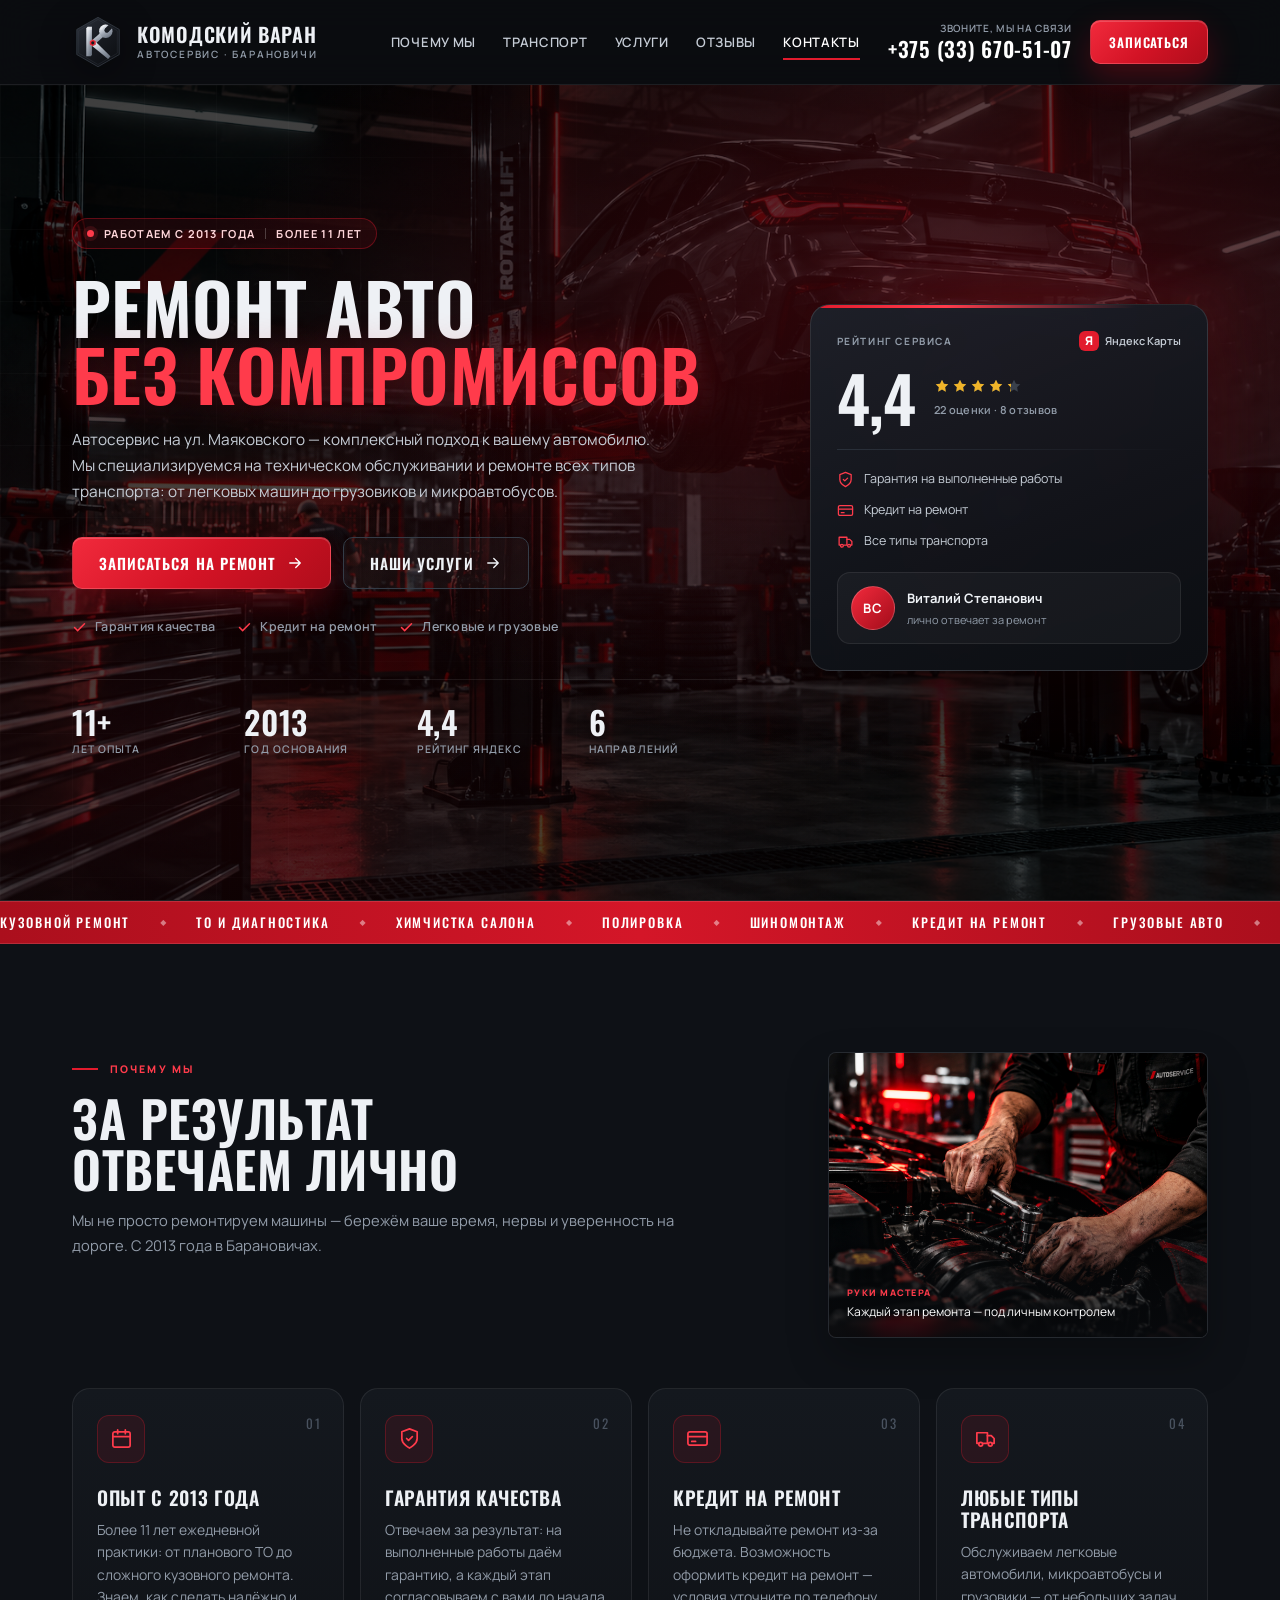
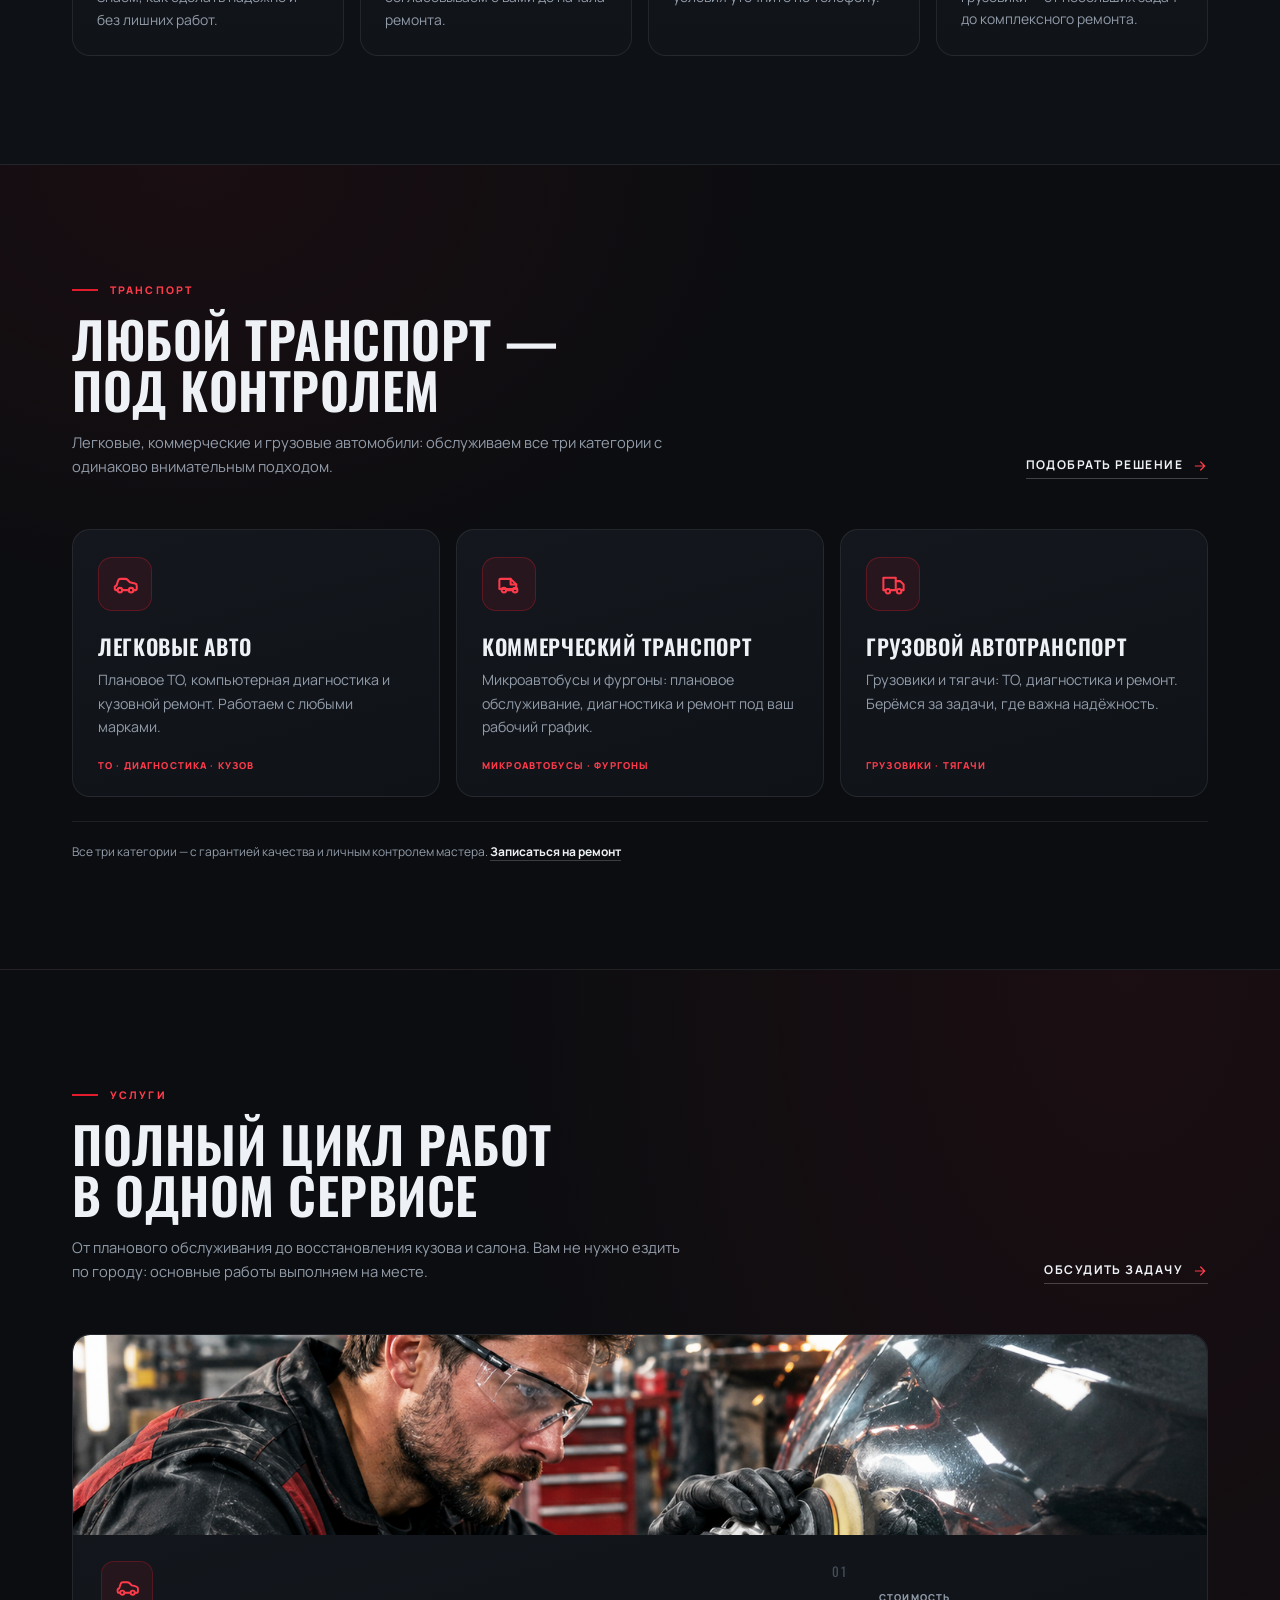
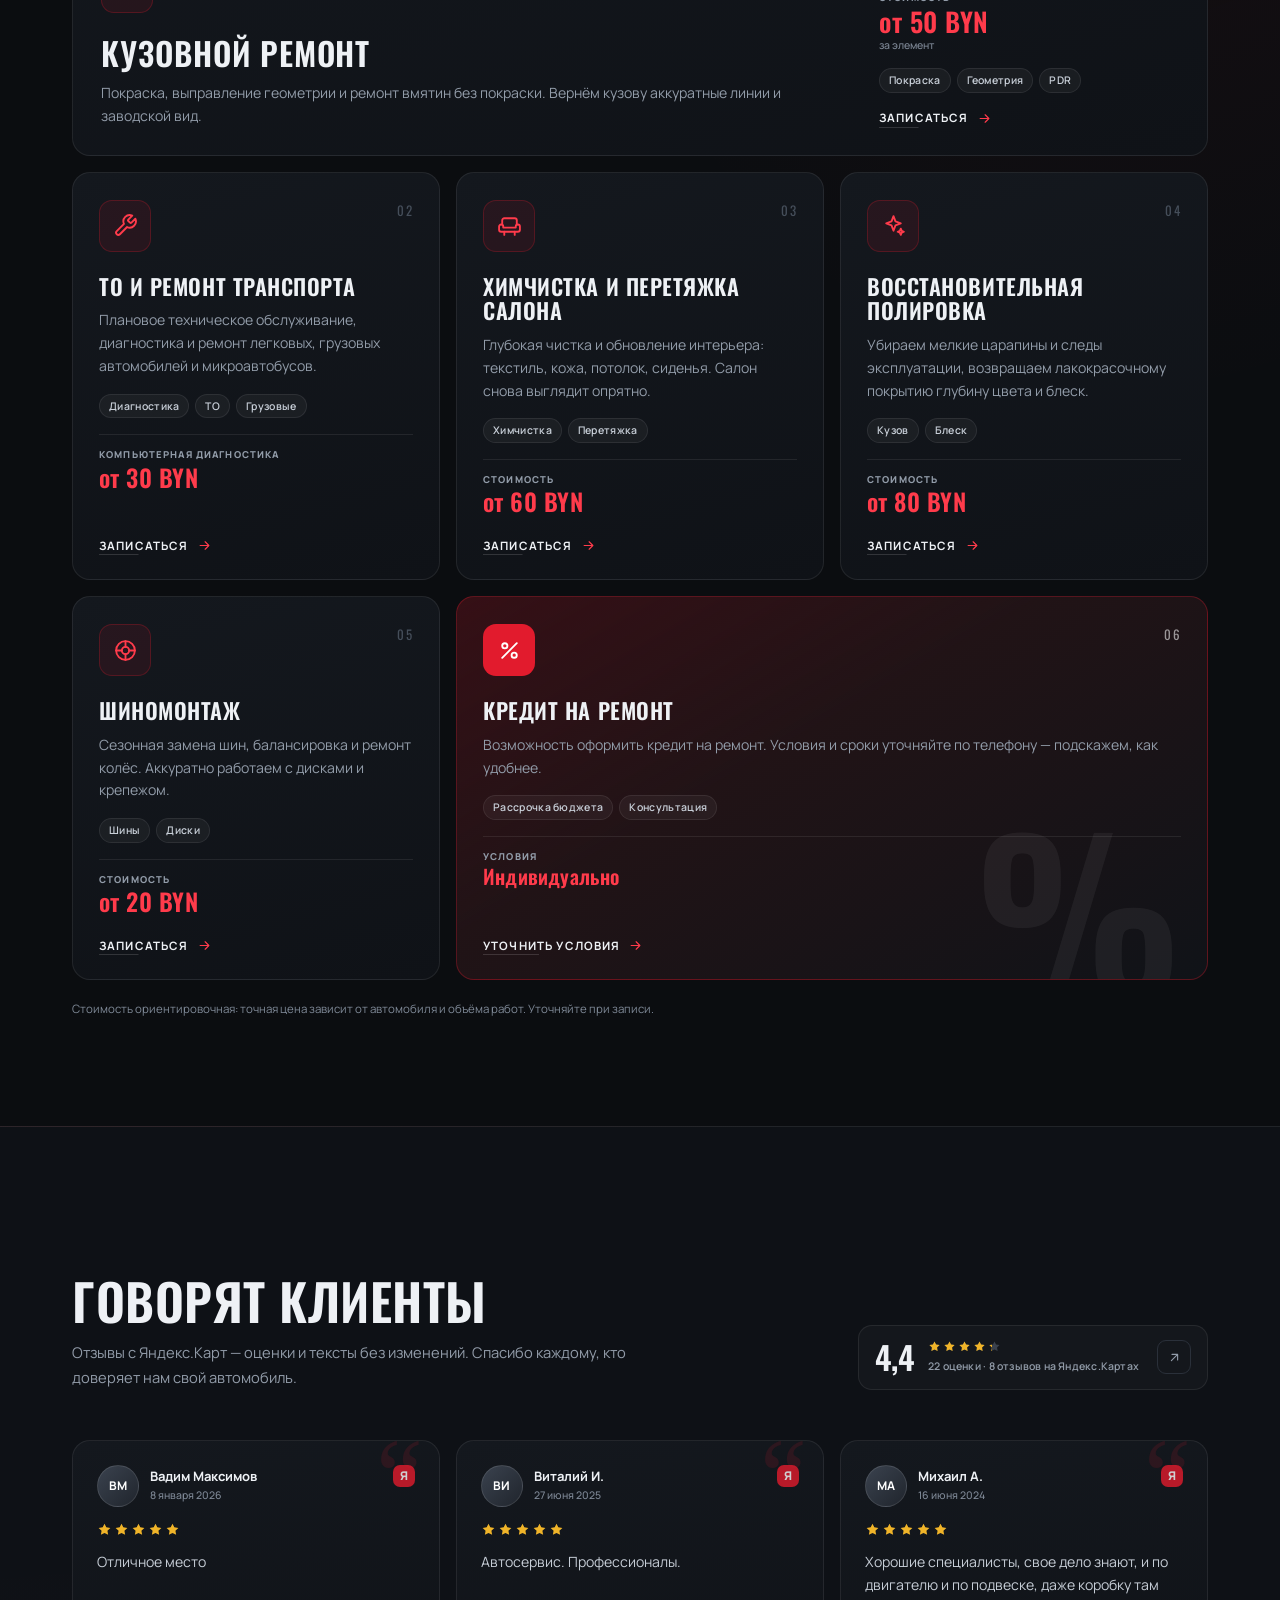
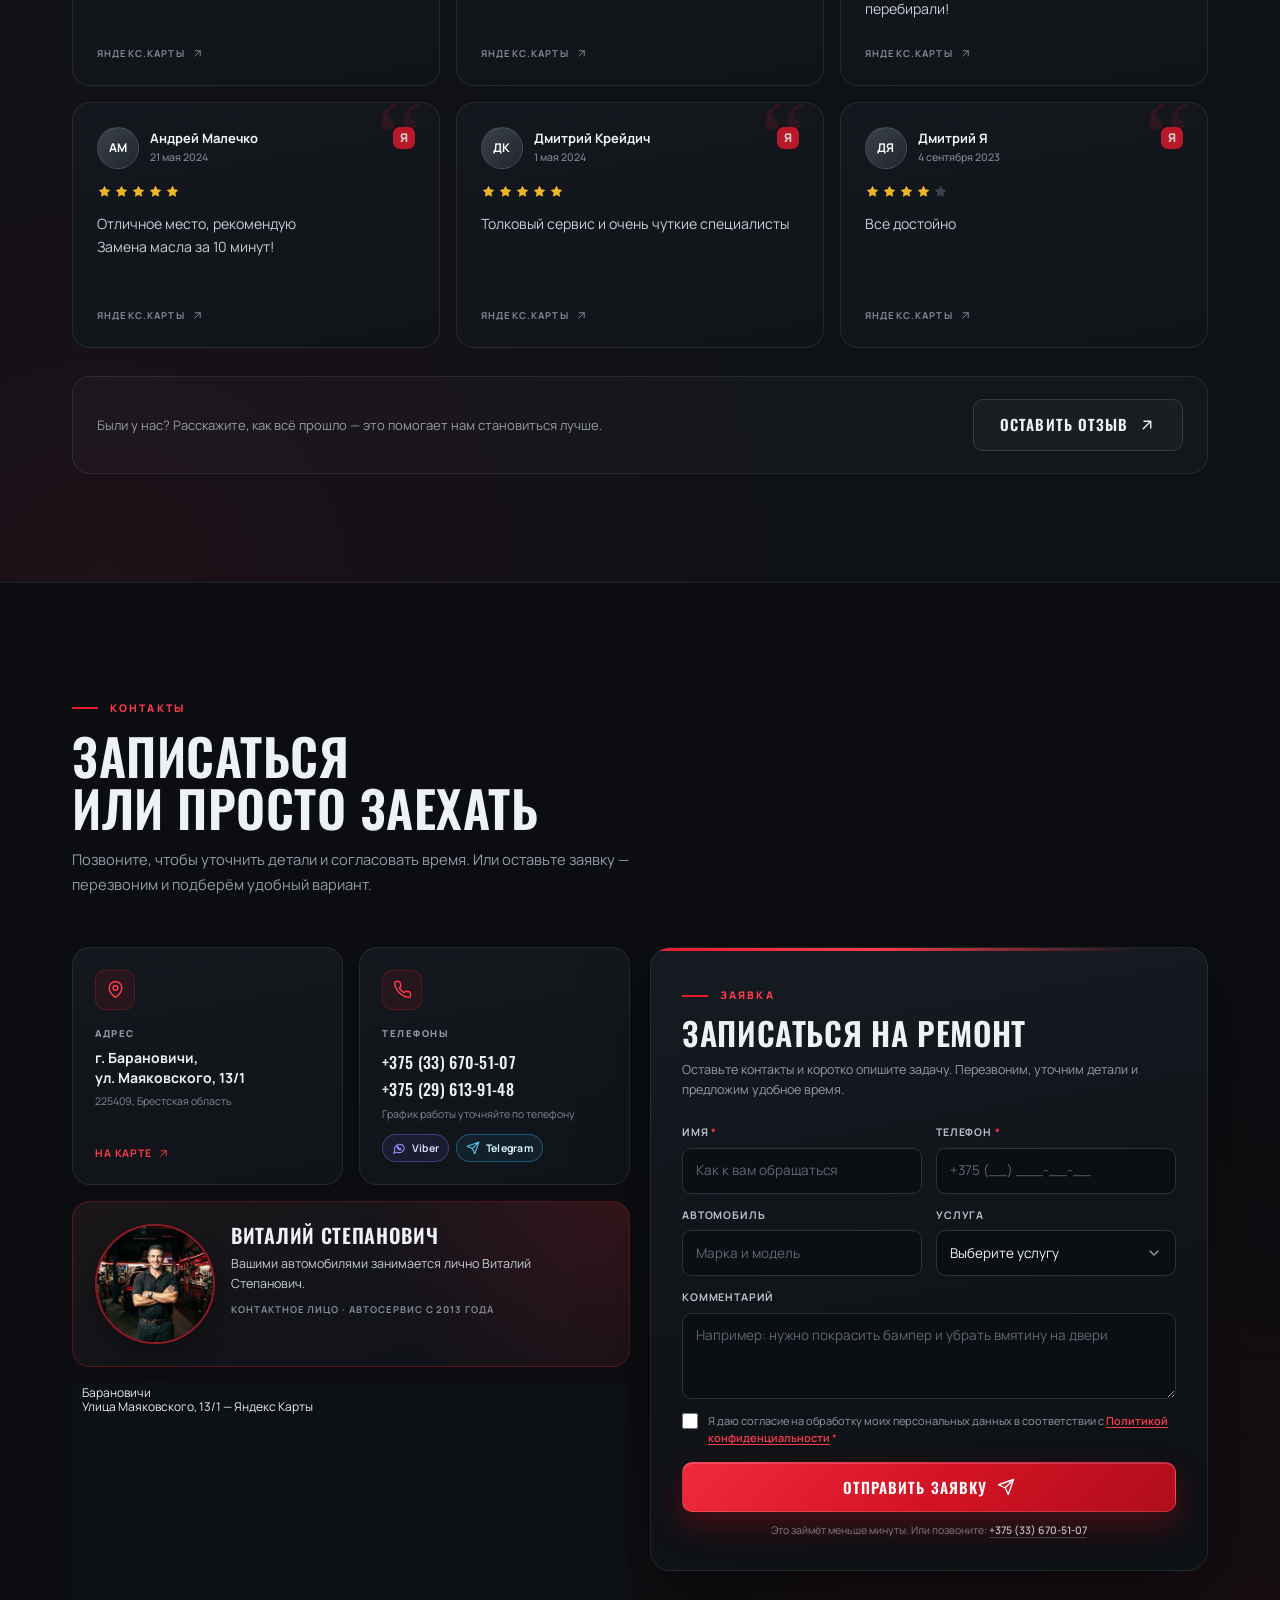
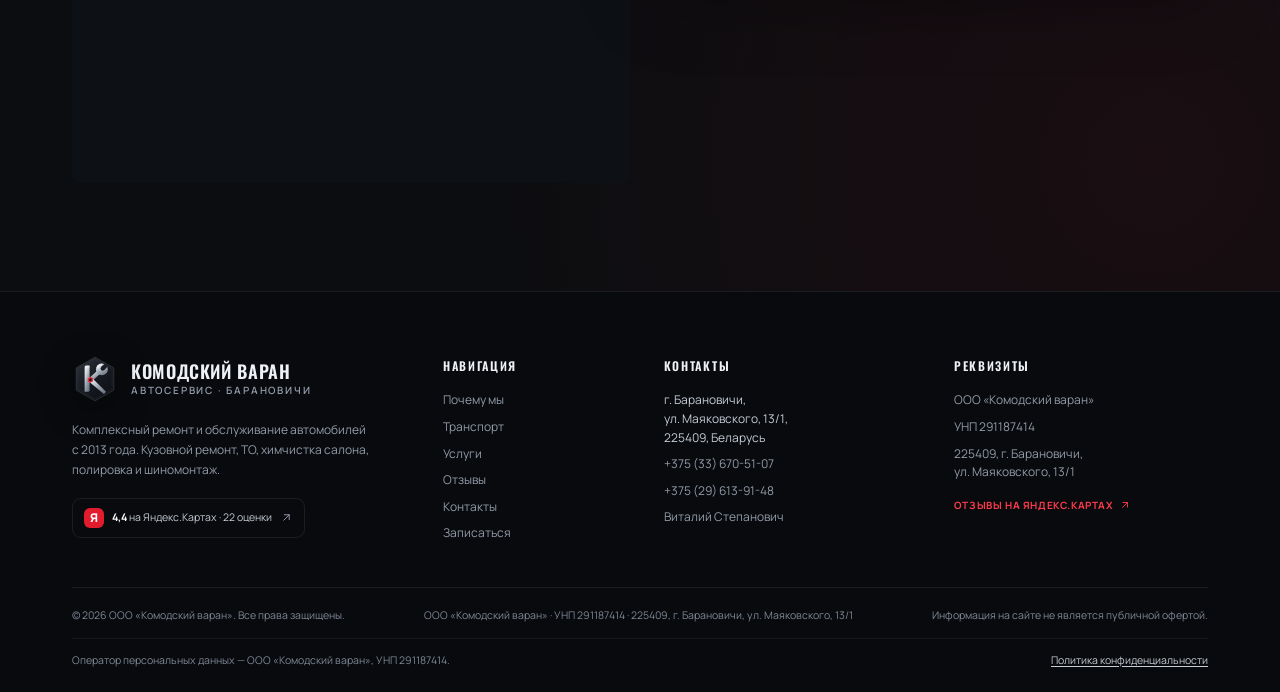
==== commit ffe7a934: "Add files via upload" ====
--- a/index.html
+++ b/index.html
@@ -43,7 +43,7 @@
   }
   </script>
 </head>
-<body>
+<body class="site-body">
   <a class="skip-link" href="#main">Перейти к содержимому</a>
 
   <!-- SVG-спрайт иконок -->
@@ -711,10 +711,10 @@
                 <textarea id="message" name="message" rows="3" placeholder="Например: нужно покрасить бампер и убрать вмятину на двери"></textarea>
               </div>
 
-              <label class="checkbox">
+              <div class="checkbox">
                 <input type="checkbox" id="consent" name="consent" aria-describedby="consent-error" required>
-                <span>Согласен на обработку персональных данных для связи по заявке <span class="required">*</span></span>
-              </label>
+                <label for="consent">Я даю согласие на обработку моих персональных данных в соответствии с <a href="privacy.html" target="_blank" rel="noopener">Политикой конфиденциальности</a> <span class="required">*</span></label>
+              </div>
               <span class="field__error field__error--consent" id="consent-error" data-error-for="consent" aria-live="polite"></span>
 
               <div class="form-error" id="form-error" role="alert" hidden>
@@ -799,6 +799,11 @@
         <p>ООО «Комодский варан» · УНП 291187414 · 225409, г. Барановичи, ул. Маяковского, 13/1</p>
         <p>Информация на сайте не является публичной офертой.</p>
       </div>
+
+      <div class="footer__privacy">
+        <span>Оператор персональных данных — ООО «Комодский варан», УНП 291187414.</span>
+        <a href="privacy.html">Политика конфиденциальности</a>
+      </div>
     </div>
   </footer>
 
--- a/style.css
+++ b/style.css
@@ -2190,6 +2190,22 @@
   cursor: pointer;
 }
 
+.checkbox label {
+  min-width: 0;
+  cursor: pointer;
+}
+
+.checkbox a {
+  color: var(--red-bright);
+  font-weight: 600;
+  text-decoration: underline;
+  text-underline-offset: 2px;
+}
+
+.checkbox a:hover {
+  color: #fff;
+}
+
 .checkbox .required {
   color: var(--red-bright);
 }
@@ -2462,6 +2478,30 @@
   color: var(--muted-dark);
   font-size: 10.5px;
   line-height: 1.5;
+}
+
+.footer__privacy {
+  display: flex;
+  flex-wrap: wrap;
+  justify-content: space-between;
+  gap: 6px 24px;
+  margin-top: 14px;
+  padding-top: 14px;
+  border-top: 1px solid rgba(255, 255, 255, 0.05);
+  color: var(--muted-dark);
+  font-size: 10.5px;
+  line-height: 1.5;
+}
+
+.footer__privacy a {
+  color: var(--text-soft);
+  text-decoration: underline;
+  text-underline-offset: 2px;
+  transition: color 0.2s ease;
+}
+
+.footer__privacy a:hover {
+  color: var(--red-bright);
 }
 
 /* ---------- Плавающая кнопка звонка ---------- */
@@ -3154,6 +3194,293 @@
 }
 
 
+/* ---------- Политика конфиденциальности ---------- */
+
+.policy-header {
+  position: relative;
+  z-index: 10;
+  border-bottom: 1px solid var(--line-soft);
+  background: rgba(11, 13, 16, 0.94);
+}
+
+.policy-header__inner {
+  display: flex;
+  align-items: center;
+  justify-content: space-between;
+  gap: 20px;
+  min-height: 84px;
+}
+
+.policy-page {
+  padding: 56px 0 90px;
+  background:
+    radial-gradient(ellipse at 86% 0%, rgba(226, 27, 45, 0.07), transparent 42%),
+    var(--bg);
+}
+
+.policy-shell {
+  max-width: 980px;
+  margin: 0 auto;
+}
+
+.breadcrumbs {
+  display: flex;
+  flex-wrap: wrap;
+  gap: 8px;
+  margin-bottom: 20px;
+  color: var(--muted);
+  font-size: 11px;
+  line-height: 1.5;
+}
+
+.breadcrumbs a {
+  color: var(--text-soft);
+  transition: color 0.2s ease;
+}
+
+.breadcrumbs a:hover {
+  color: var(--red-bright);
+}
+
+.breadcrumbs [aria-current="page"] {
+  color: var(--muted-dark);
+}
+
+.policy {
+  padding: clamp(24px, 4vw, 48px);
+  border: 1px solid var(--line-soft);
+  border-radius: 20px;
+  background: linear-gradient(170deg, var(--surface) 0%, #0f1217 100%);
+  box-shadow: 0 28px 70px rgba(0, 0, 0, 0.28);
+}
+
+.policy h1 {
+  margin: 14px 0 10px;
+  font-family: var(--font-display);
+  font-size: clamp(1.9rem, 3.4vw, 2.8rem);
+  font-weight: 600;
+  letter-spacing: 0.01em;
+  line-height: 1.04;
+  text-transform: uppercase;
+}
+
+.policy__meta {
+  margin-bottom: 26px;
+  color: var(--muted-dark);
+  font-size: 10.5px;
+  font-weight: 700;
+  letter-spacing: 0.08em;
+  text-transform: uppercase;
+}
+
+.policy section {
+  margin-top: 30px;
+}
+
+.policy h2 {
+  margin-bottom: 10px;
+  font-family: var(--font-display);
+  font-size: 1.35rem;
+  font-weight: 600;
+  letter-spacing: 0.025em;
+  line-height: 1.2;
+  text-transform: uppercase;
+}
+
+.policy h3 {
+  margin: 18px 0 7px;
+  color: var(--text);
+  font-size: 14px;
+  font-weight: 700;
+  line-height: 1.4;
+}
+
+.policy p,
+.policy li {
+  color: var(--text-soft);
+  font-size: 13.5px;
+  line-height: 1.75;
+}
+
+.policy p + p {
+  margin-top: 10px;
+}
+
+.policy ul {
+  margin: 10px 0 0;
+  padding-left: 20px;
+  list-style: disc;
+}
+
+.policy li + li {
+  margin-top: 5px;
+}
+
+.policy a {
+  color: var(--red-bright);
+  text-decoration: underline;
+  text-underline-offset: 3px;
+}
+
+.policy a:hover {
+  color: #fff;
+}
+
+.policy__operator {
+  margin: 24px 0 28px;
+  padding: 20px;
+  border: 1px solid rgba(226, 27, 45, 0.32);
+  border-radius: 12px;
+  background: rgba(226, 27, 45, 0.07);
+}
+
+.policy__operator h2 {
+  margin-top: 0;
+  font-size: 1.05rem;
+}
+
+.policy__operator p {
+  font-size: 12.5px;
+}
+
+.policy__cta {
+  display: flex;
+  flex-wrap: wrap;
+  gap: 12px 18px;
+  align-items: center;
+  margin-top: 30px;
+  padding-top: 22px;
+  border-top: 1px solid var(--line-soft);
+}
+
+.policy__cta span {
+  max-width: 380px;
+  color: var(--muted);
+  font-size: 11px;
+  line-height: 1.55;
+}
+
+.policy-footer {
+  padding: 26px 0;
+  border-top: 1px solid var(--line-soft);
+  background: var(--bg-deep);
+}
+
+.policy-footer__inner {
+  display: flex;
+  flex-wrap: wrap;
+  justify-content: space-between;
+  gap: 8px 24px;
+  color: var(--muted-dark);
+  font-size: 10.5px;
+  line-height: 1.6;
+}
+
+.policy-footer a {
+  color: var(--text-soft);
+  text-decoration: underline;
+  text-underline-offset: 2px;
+}
+
+.policy-footer a:hover {
+  color: var(--red-bright);
+}
+
+@media (max-width: 700px) {
+  .policy-header__inner {
+    min-height: 68px;
+    gap: 12px;
+  }
+
+  .policy-header .brand__logo {
+    width: 44px;
+    height: 44px;
+  }
+
+  .policy-header .brand__name {
+    font-size: 16px;
+  }
+
+  .policy-header .brand__sub {
+    font-size: 8.5px;
+  }
+
+  .policy-header .btn {
+    min-height: 40px;
+    padding: 0 12px;
+    font-size: 11px;
+  }
+
+  .policy-header .btn .icon {
+    width: 14px;
+    height: 14px;
+  }
+
+  .policy-page {
+    padding: 34px 0 60px;
+  }
+
+  .policy {
+    padding: 22px 18px;
+    border-radius: 16px;
+  }
+
+  .policy h1 {
+    font-size: clamp(1.65rem, 7.8vw, 2rem);
+  }
+
+  .policy section {
+    margin-top: 24px;
+  }
+
+  .policy h2 {
+    font-size: 1.18rem;
+  }
+
+  .policy p,
+  .policy li {
+    font-size: 13px;
+  }
+
+  .policy__operator {
+    padding: 16px;
+  }
+
+  .policy-footer__inner {
+    flex-direction: column;
+  }
+}
+
+@media (max-width: 560px) {
+  .policy-header__inner {
+    gap: 8px;
+  }
+
+  .policy-header .btn {
+    padding: 0 10px;
+    font-size: 10.5px;
+  }
+
+  .policy-header .btn .icon {
+    display: none;
+  }
+
+  .policy__cta span {
+    font-size: 10.5px;
+  }
+}
+
+@media (max-width: 380px) {
+  .policy-header__inner {
+    gap: 4px;
+  }
+
+  .policy-header .btn {
+    padding: 0 7px;
+    font-size: 10px;
+  }
+}
+
 /* ---------- Мобильная панель связи ---------- */
 
 @media (max-width: 767px) {
@@ -3161,7 +3488,7 @@
     --mobile-bar-h: 72px;
   }
 
-  body {
+  body.site-body {
     padding-bottom: calc(var(--mobile-bar-h) + env(safe-area-inset-bottom, 0px));
   }
 
